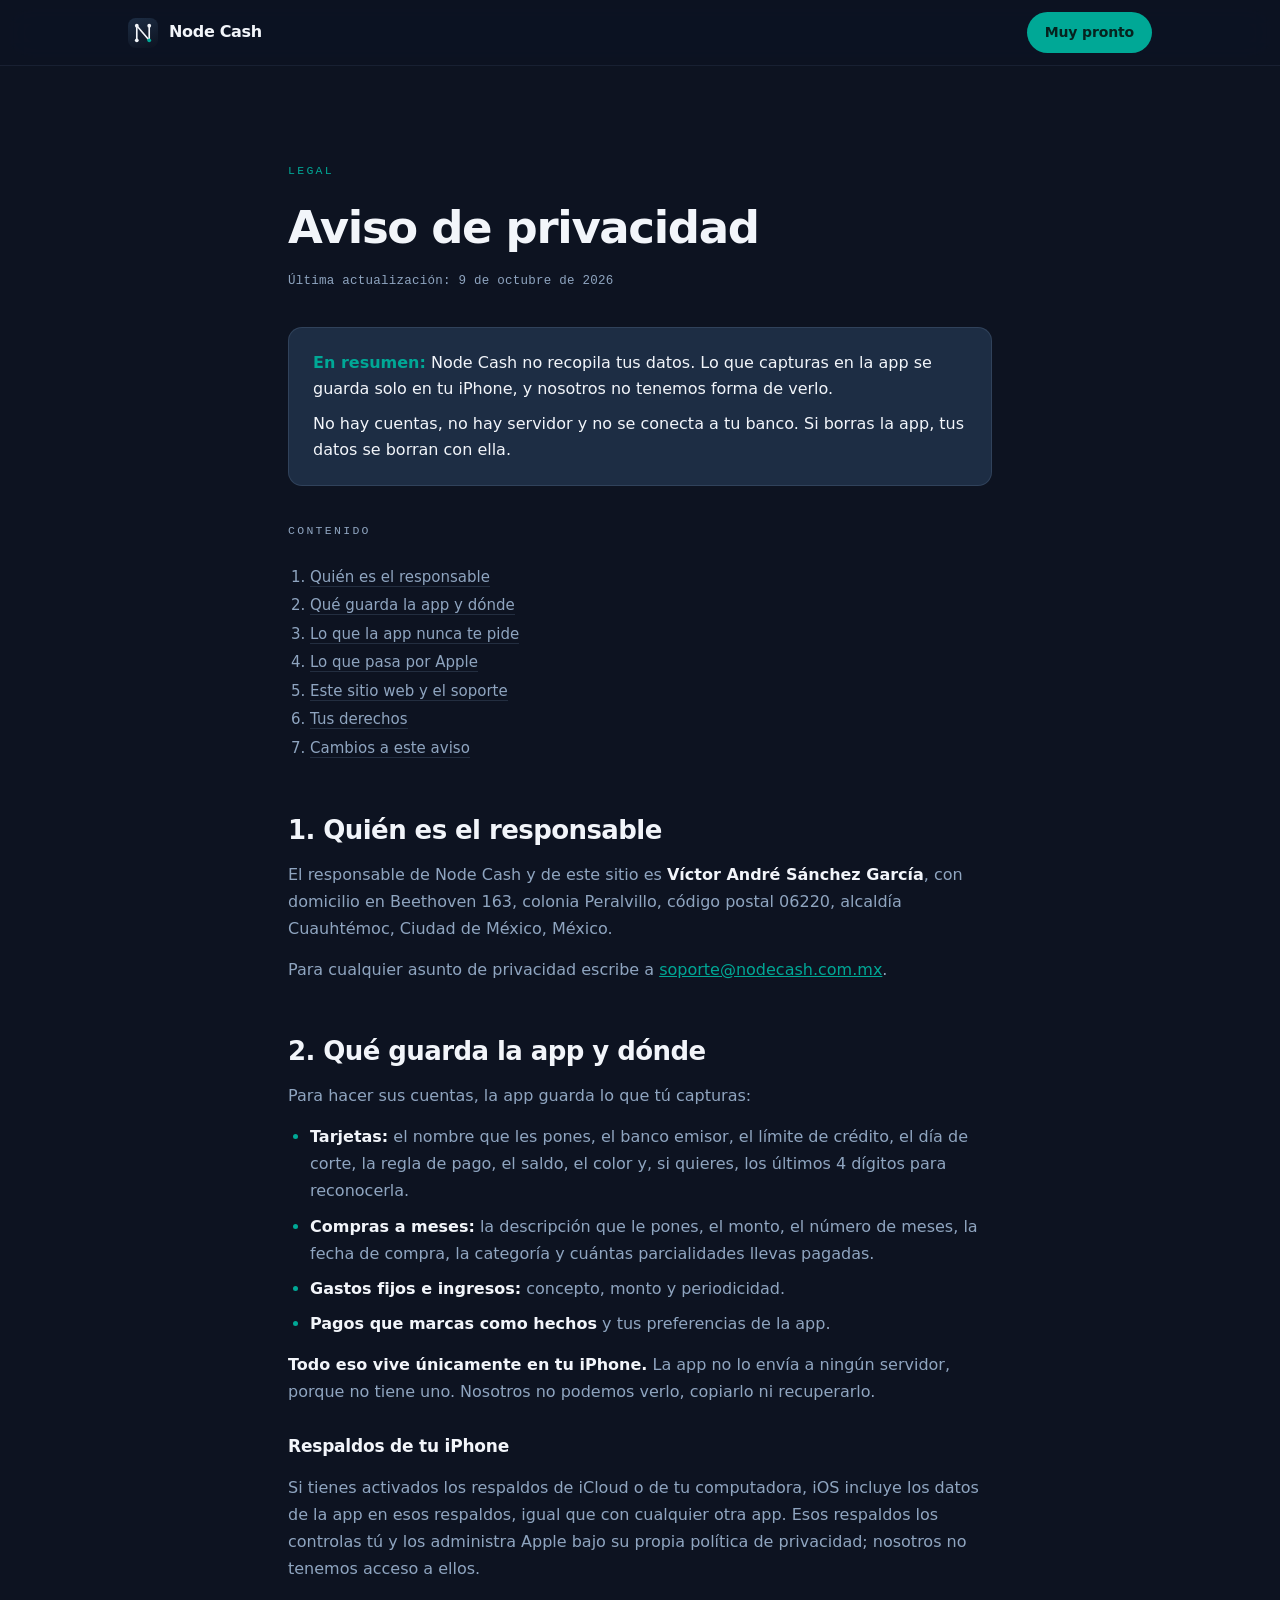
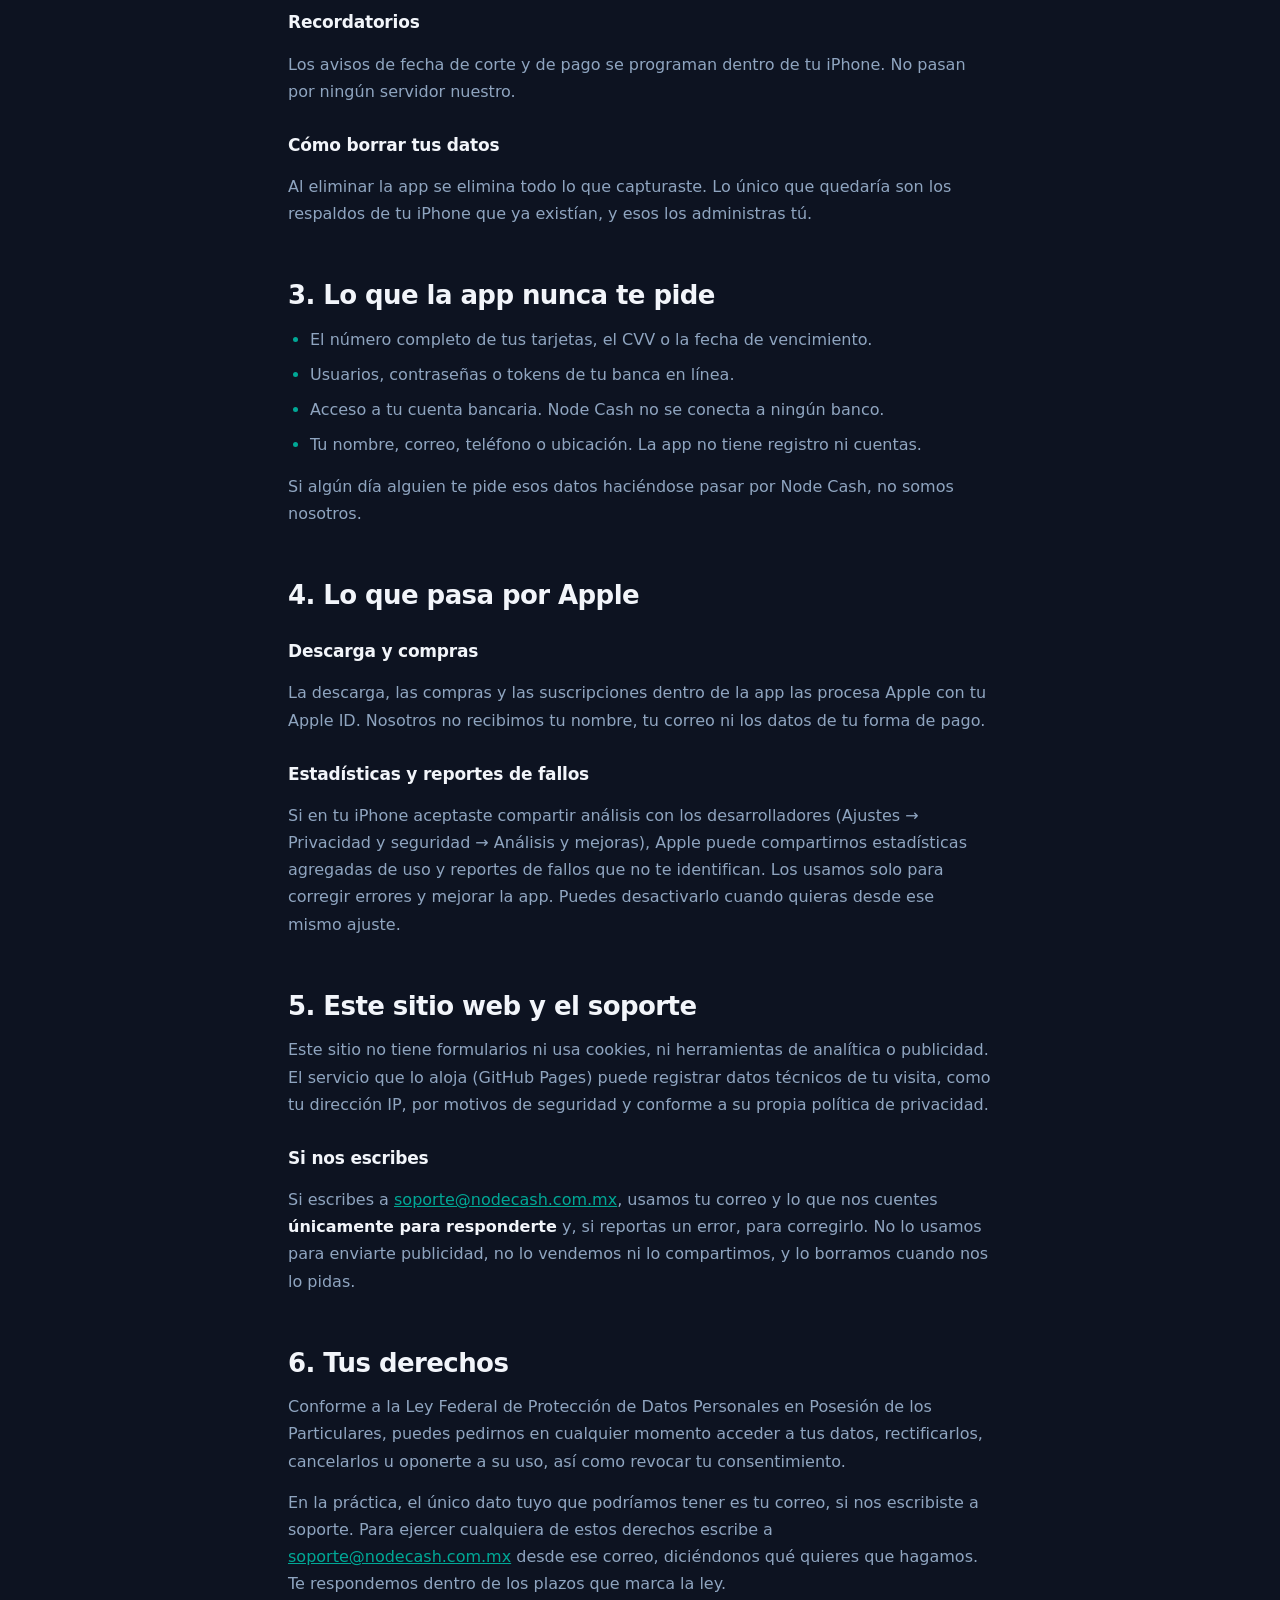
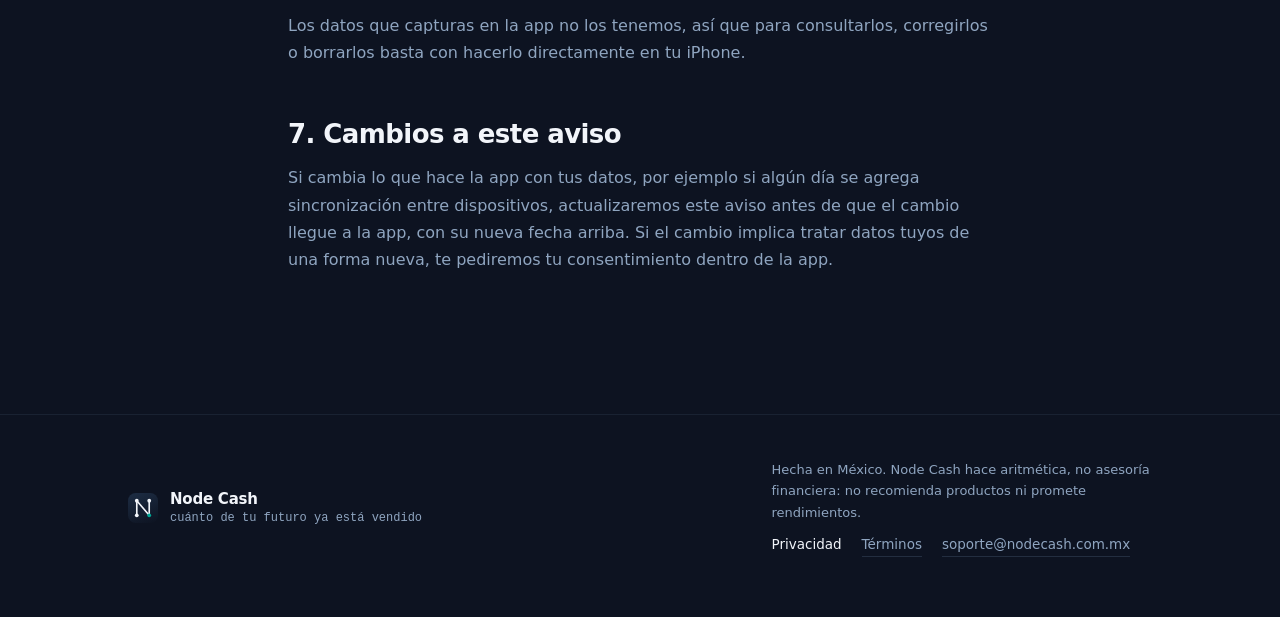
==== privacidad.html @ b52e79b0 "Aviso de privacidad y TyC" ====
<!doctype html>
<html lang="es-MX">
<head>
<meta charset="utf-8">
<meta name="viewport" content="width=device-width, initial-scale=1">
<title>Aviso de privacidad · Node Cash</title>
<meta name="description" content="Node Cash no recopila tus datos: todo lo que capturas vive solo en tu iPhone. Aquí está, completo, qué guarda la app, dónde y quién puede verlo.">
<meta name="color-scheme" content="dark">
<meta name="theme-color" content="#0D1321">

<link rel="icon" href="assets/img/marca.svg" type="image/svg+xml">
<link rel="apple-touch-icon" href="assets/img/marca.svg">
<link rel="stylesheet" href="assets/css/estilo.css">
<link rel="stylesheet" href="assets/css/legal.css">
</head>
<body>

<svg width="0" height="0" class="defs" aria-hidden="true" focusable="false">
  <symbol id="marca" viewBox="0 0 1024 1024">
    <path d="M300,264 L 300,760" fill="none" stroke="var(--linea)" stroke-width="56" stroke-linecap="round"/>
    <path d="M300,264 L 724,760" fill="none" stroke="var(--linea)" stroke-width="56" stroke-linecap="round"/>
    <path d="M724,264 L 724,760" fill="none" stroke="var(--linea)" stroke-width="56" stroke-linecap="round"/>
    <circle cx="300" cy="264" r="64" fill="var(--linea)"/>
    <circle cx="300" cy="760" r="64" fill="var(--linea)"/>
    <circle cx="724" cy="264" r="64" fill="var(--linea)"/>
    <circle cx="724" cy="760" r="64" fill="var(--nodo)"/>
  </symbol>
</svg>

<a class="saltar" href="#documento">Saltar al contenido</a>

<header class="barra">
  <div class="barra-in">
    <a class="barra-marca" href="./">
      <span class="ficha ficha--nav"><svg viewBox="0 0 1024 1024" aria-hidden="true"><use href="#marca"/></svg></span>
      <span>Node&nbsp;Cash</span>
    </a>
    <a class="boton boton--chico" href="./#pronto">Muy pronto</a>
  </div>
</header>

<main class="legal" id="documento">
  <div class="contenido">
    <p class="ceja ceja--acento">Legal</p>
    <h1 class="titulo">Aviso de privacidad</h1>
    <p class="legal-fecha">Última actualización: 9 de octubre de 2026</p>

    <div class="legal-resumen">
      <p><b>En resumen:</b> Node Cash no recopila tus datos. Lo que capturas en la app se guarda solo en tu iPhone, y nosotros no tenemos forma de verlo.</p>
      <p>No hay cuentas, no hay servidor y no se conecta a tu banco. Si borras la app, tus datos se borran con ella.</p>
    </div>

    <nav class="legal-indice" aria-label="Contenido">
      <p class="ceja">Contenido</p>
      <ol>
        <li><a href="#responsable">Quién es el responsable</a></li>
        <li><a href="#app">Qué guarda la app y dónde</a></li>
        <li><a href="#no-pedimos">Lo que la app nunca te pide</a></li>
        <li><a href="#apple">Lo que pasa por Apple</a></li>
        <li><a href="#sitio">Este sitio web y el soporte</a></li>
        <li><a href="#derechos">Tus derechos</a></li>
        <li><a href="#cambios">Cambios a este aviso</a></li>
      </ol>
    </nav>

    <section class="legal-seccion" id="responsable">
      <h2>1. Quién es el responsable</h2>
      <p>
        El responsable de Node Cash y de este sitio es <b>Víctor André Sánchez García</b>, con domicilio en
        Beethoven 163, colonia Peralvillo, código postal 06220, alcaldía Cuauhtémoc, Ciudad de México,
        México.
      </p>
      <p>
        Para cualquier asunto de privacidad escribe a
        <a href="mailto:soporte@nodecash.com.mx">soporte@nodecash.com.mx</a>.
      </p>
    </section>

    <section class="legal-seccion" id="app">
      <h2>2. Qué guarda la app y dónde</h2>
      <p>Para hacer sus cuentas, la app guarda lo que tú capturas:</p>
      <ul>
        <li><b>Tarjetas:</b> el nombre que les pones, el banco emisor, el límite de crédito, el día de corte, la regla de pago, el saldo, el color y, si quieres, los últimos 4 dígitos para reconocerla.</li>
        <li><b>Compras a meses:</b> la descripción que le pones, el monto, el número de meses, la fecha de compra, la categoría y cuántas parcialidades llevas pagadas.</li>
        <li><b>Gastos fijos e ingresos:</b> concepto, monto y periodicidad.</li>
        <li><b>Pagos que marcas como hechos</b> y tus preferencias de la app.</li>
      </ul>
      <p>
        <b>Todo eso vive únicamente en tu iPhone.</b> La app no lo envía a ningún servidor, porque no
        tiene uno. Nosotros no podemos verlo, copiarlo ni recuperarlo.
      </p>
      <h3>Respaldos de tu iPhone</h3>
      <p>
        Si tienes activados los respaldos de iCloud o de tu computadora, iOS incluye los datos de la app
        en esos respaldos, igual que con cualquier otra app. Esos respaldos los controlas tú y los
        administra Apple bajo su propia política de privacidad; nosotros no tenemos acceso a ellos.
      </p>
      <h3>Recordatorios</h3>
      <p>
        Los avisos de fecha de corte y de pago se programan dentro de tu iPhone. No pasan por ningún
        servidor nuestro.
      </p>
      <h3>Cómo borrar tus datos</h3>
      <p>
        Al eliminar la app se elimina todo lo que capturaste. Lo único que quedaría son los respaldos
        de tu iPhone que ya existían, y esos los administras tú.
      </p>
    </section>

    <section class="legal-seccion" id="no-pedimos">
      <h2>3. Lo que la app nunca te pide</h2>
      <ul>
        <li>El número completo de tus tarjetas, el CVV o la fecha de vencimiento.</li>
        <li>Usuarios, contraseñas o tokens de tu banca en línea.</li>
        <li>Acceso a tu cuenta bancaria. Node Cash no se conecta a ningún banco.</li>
        <li>Tu nombre, correo, teléfono o ubicación. La app no tiene registro ni cuentas.</li>
      </ul>
      <p>
        Si algún día alguien te pide esos datos haciéndose pasar por Node Cash, no somos nosotros.
      </p>
    </section>

    <section class="legal-seccion" id="apple">
      <h2>4. Lo que pasa por Apple</h2>
      <h3>Descarga y compras</h3>
      <p>
        La descarga, las compras y las suscripciones dentro de la app las procesa Apple con tu Apple ID.
        Nosotros no recibimos tu nombre, tu correo ni los datos de tu forma de pago.
      </p>
      <h3>Estadísticas y reportes de fallos</h3>
      <p>
        Si en tu iPhone aceptaste compartir análisis con los desarrolladores
        (Ajustes → Privacidad y seguridad → Análisis y mejoras), Apple puede compartirnos estadísticas
        agregadas de uso y reportes de fallos que no te identifican. Los usamos solo para corregir errores
        y mejorar la app. Puedes desactivarlo cuando quieras desde ese mismo ajuste.
      </p>
    </section>

    <section class="legal-seccion" id="sitio">
      <h2>5. Este sitio web y el soporte</h2>
      <p>
        Este sitio no tiene formularios ni usa cookies, ni herramientas de analítica o publicidad. El
        servicio que lo aloja (GitHub Pages) puede registrar datos técnicos de tu visita, como tu
        dirección IP, por motivos de seguridad y conforme a su propia política de privacidad.
      </p>
      <h3>Si nos escribes</h3>
      <p>
        Si escribes a <a href="mailto:soporte@nodecash.com.mx">soporte@nodecash.com.mx</a>, usamos tu
        correo y lo que nos cuentes <b>únicamente para responderte</b> y, si reportas un error, para
        corregirlo. No lo usamos para enviarte publicidad, no lo vendemos ni lo compartimos, y lo borramos
        cuando nos lo pidas.
      </p>
    </section>

    <section class="legal-seccion" id="derechos">
      <h2>6. Tus derechos</h2>
      <p>
        Conforme a la Ley Federal de Protección de Datos Personales en Posesión de los Particulares,
        puedes pedirnos en cualquier momento acceder a tus datos, rectificarlos, cancelarlos u oponerte a
        su uso, así como revocar tu consentimiento.
      </p>
      <p>
        En la práctica, el único dato tuyo que podríamos tener es tu correo, si nos escribiste a
        soporte. Para ejercer cualquiera de estos derechos escribe a
        <a href="mailto:soporte@nodecash.com.mx">soporte@nodecash.com.mx</a> desde ese correo, diciéndonos
        qué quieres que hagamos. Te respondemos dentro de los plazos que marca la ley.
      </p>
      <p>
        Los datos que capturas en la app no los tenemos, así que para consultarlos, corregirlos o
        borrarlos basta con hacerlo directamente en tu iPhone.
      </p>
    </section>

    <section class="legal-seccion" id="cambios">
      <h2>7. Cambios a este aviso</h2>
      <p>
        Si cambia lo que hace la app con tus datos, por ejemplo si algún día se agrega sincronización
        entre dispositivos, actualizaremos este aviso antes de que el cambio llegue a la app, con su nueva
        fecha arriba. Si el cambio implica tratar datos tuyos de una forma nueva, te pediremos tu
        consentimiento dentro de la app.
      </p>
    </section>
  </div>
</main>

<footer class="pie">
  <div class="contenido pie-in">
    <div class="pie-marca">
      <span class="ficha ficha--nav"><svg viewBox="0 0 1024 1024" aria-hidden="true"><use href="#marca"/></svg></span>
      <div>
        <b>Node Cash</b>
        <span>cuánto de tu futuro ya está vendido</span>
      </div>
    </div>
    <div>
      <p class="pie-nota">
        Hecha en México. Node Cash hace aritmética, no asesoría financiera: no recomienda productos
        ni promete rendimientos.
      </p>
      <nav class="pie-enlaces" aria-label="Legal">
        <a href="privacidad.html" aria-current="page">Privacidad</a>
        <a href="terminos.html">Términos</a>
        <a href="mailto:soporte@nodecash.com.mx">soporte@nodecash.com.mx</a>
      </nav>
    </div>
  </div>
</footer>

</body>
</html>
---- assets/css/estilo.css ----
/* ═══════════════════════════════════════════════════════════════
   Node Cash · sitio público
   Oscuro a propósito: la app se diseñó en oscuro y así es como se
   ve el producto. Colores tomados de la paleta de la app.
   ═══════════════════════════════════════════════════════════════ */

:root{
  --fondo:#0D1321;
  --marea:#1D2D44;
  --marea-alta:#243452;
  --tinta:#F2F5FA;
  --tinta-2:#8FA5C0;
  --teal:#00A896;
  --teal-hondo:#007F71;
  --ambar:#FFA92E;
  --linea-tenue:rgba(116,140,171,.22);

  --c-azul:#52A5EB;
  --c-morado:#BE6EF5;
  --c-coral:#E8735C;
  --c-verde:#7A9D4F;
  --c-neutro:#3E5C76;

  --display:-apple-system,BlinkMacSystemFont,"SF Pro Display",system-ui,"Segoe UI",Roboto,"Helvetica Neue",Arial,sans-serif;
  --mono:ui-monospace,"SF Mono",SFMono-Regular,Menlo,Consolas,"Liberation Mono",monospace;

  --ancho:1080px;
  --aire:clamp(84px,11vw,152px);

  color-scheme:dark;
}

*{box-sizing:border-box}

html{scroll-behavior:smooth}

body{
  margin:0;
  background:var(--fondo);
  color:var(--tinta);
  font-family:var(--display);
  font-size:17px;
  line-height:1.65;
  -webkit-font-smoothing:antialiased;
  -webkit-text-size-adjust:100%;
}

h1,h2,h3{margin:0; font-weight:700; text-wrap:balance}
p{margin:0}
ul{margin:0; padding:0; list-style:none}
svg{display:block}
.defs{position:absolute; width:0; height:0; overflow:hidden}

a{color:var(--teal)}
:focus-visible{outline:2px solid var(--teal); outline-offset:4px; border-radius:6px}

.saltar{
  position:absolute; left:-9999px; top:0; z-index:30;
  background:var(--teal); color:#06231F; padding:12px 18px;
  border-radius:0 0 10px 0; text-decoration:none; font-size:14px; font-weight:600;
}
.saltar:focus{left:0}

/* ── estructura ───────────────────────────────────────────── */

.banda{padding:var(--aire) 0; position:relative}
.contenido{max-width:var(--ancho); margin:0 auto; padding:0 28px}
.contenido--angosto{max-width:720px; text-align:center}

.ceja{
  font-family:var(--mono); font-size:11.5px; letter-spacing:.2em; text-transform:uppercase;
  color:var(--tinta-2); margin-bottom:22px;
}
.ceja--acento{color:var(--teal)}
.ceja--alerta{color:var(--ambar)}

.titular{
  font-size:clamp(31px,4.5vw,58px); line-height:1.06; letter-spacing:-.035em;
  max-width:940px;
}
.titular-eco{color:var(--tinta-2)}
.monto{font-family:var(--mono); font-variant-numeric:tabular-nums; letter-spacing:-.03em}
.titular-eco .monto{color:var(--teal)}

.titulo{font-size:clamp(27px,3.7vw,45px); line-height:1.1; letter-spacing:-.03em; max-width:20ch}
.titulo--suelto{max-width:24ch}
.subtitulo{font-size:clamp(20px,2.2vw,25px); letter-spacing:-.022em; line-height:1.25; margin-bottom:14px}

.parrafo{margin-top:22px; color:var(--tinta-2); font-size:clamp(16.5px,1.35vw,18.5px); max-width:56ch}
.parrafo--ancho{max-width:64ch}
.parrafo-chico{color:var(--tinta-2); font-size:15px; line-height:1.6}
.parrafo-chico + .parrafo-chico{margin-top:12px}

.boton{
  display:inline-block; background:var(--teal); color:#06231F;
  font-size:16px; font-weight:640; letter-spacing:-.01em;
  padding:14px 26px; border-radius:99px; text-decoration:none;
  border:0; cursor:pointer; font-family:inherit;
  transition:transform .18s ease, background .18s ease;
}
.boton:hover{background:#28C4B2; transform:translateY(-1px)}
.boton--chico{padding:9px 18px; font-size:14px}
.enlace-quieto{color:var(--tinta-2); text-decoration:none; font-size:15.5px; border-bottom:1px solid var(--linea-tenue); padding-bottom:2px}
.enlace-quieto:hover{color:var(--tinta)}

/* ── el símbolo en sus tamaños ────────────────────────────── */

.ficha{
  --linea:#F2F5FA; --nodo:#00A896;
  background:linear-gradient(160deg,#1D2D44,#0D1321);
  border-radius:22.37%; display:block; flex:none; overflow:hidden;
  width:60px; height:60px;
}
.ficha svg{width:100%; height:100%}
.ficha--nav{width:30px; height:30px; border-radius:26%}
.ficha--grande{width:120px; height:120px}
.sombra{box-shadow:0 3px 10px rgba(5,8,14,.5), 0 22px 46px -18px rgba(5,8,14,.8)}

/* ── barra ────────────────────────────────────────────────── */

.barra{
  position:sticky; top:0; z-index:20;
  background:rgba(13,19,33,.78);
  backdrop-filter:saturate(180%) blur(16px);
  -webkit-backdrop-filter:saturate(180%) blur(16px);
  border-bottom:1px solid rgba(116,140,171,.12);
}
.barra-in{
  max-width:var(--ancho); margin:0 auto; padding:12px 28px;
  display:flex; align-items:center; justify-content:space-between; gap:16px;
}
.barra-marca{
  display:flex; align-items:center; gap:11px;
  color:var(--tinta); text-decoration:none; font-weight:620; letter-spacing:-.02em; font-size:16px;
}

/* ── hero ─────────────────────────────────────────────────── */

.banda--hero{
  padding-top:clamp(56px,8vw,104px);
  overflow:hidden;
}
.banda--hero::before{
  content:""; position:absolute; inset:-40% 0 auto -10%;
  height:900px; pointer-events:none;
  background:radial-gradient(58% 50% at 22% 42%, rgba(0,168,150,.16), transparent 68%);
}
.banda--hero > .contenido{position:relative}

.entrada{margin-top:34px; color:var(--tinta-2); font-size:clamp(16.5px,1.4vw,19px); max-width:58ch}

.acciones{display:flex; align-items:center; gap:26px; margin-top:38px; flex-wrap:wrap}

/* la tira de doce meses — el momento de la página */
.tira{margin-top:clamp(40px,5vw,60px)}
.tira-meses{display:flex; gap:clamp(6px,1.1vw,14px); align-items:flex-end}
.mes{flex:1 1 0; display:flex; flex-direction:column; align-items:stretch; gap:10px; position:relative}
.mes-barra{
  display:block; height:clamp(96px,13vw,146px); border-radius:8px;
  background:linear-gradient(180deg, rgba(36,52,82,.5), rgba(29,45,68,.9));
  border:1px solid rgba(116,140,171,.16);
  position:relative; overflow:hidden;
}
.mes-lleno{
  position:absolute; left:0; right:0; bottom:0; height:34%;
  background:linear-gradient(180deg,var(--teal),var(--teal-hondo));
  transform:scaleY(0); transform-origin:bottom;
  animation:llenar .52s cubic-bezier(.2,.75,.25,1) forwards;
  animation-delay:calc(var(--i) * .065s + .25s);
}
.mes-nombre{
  font-family:var(--mono); font-size:11px; letter-spacing:.1em; text-transform:uppercase;
  color:var(--tinta-2); text-align:center;
}
/* El monto va sobre el relleno, no dentro: el relleno se anima con
   scaleY y estiraría el texto. */
.mes-monto{
  position:absolute; left:0; right:0; bottom:9px;
  font-family:var(--mono); font-size:11px; letter-spacing:-.02em;
  color:#06231F; text-align:center; white-space:nowrap;
  opacity:0; animation:aparecer .4s ease forwards; animation-delay:1.05s;
}
.tira-pie{margin-top:18px; font-family:var(--mono); font-size:12.5px; color:var(--tinta-2); letter-spacing:.02em}

@keyframes llenar{from{transform:scaleY(0)} to{transform:scaleY(1)}}
@keyframes aparecer{from{opacity:0; transform:translateY(4px)} to{opacity:1; transform:none}}

/* ── la curva ─────────────────────────────────────────────── */

.grafica{
  margin:clamp(36px,4.5vw,54px) 0 0;
  background:linear-gradient(170deg,rgba(29,45,68,.72),rgba(13,19,33,.4));
  border:1px solid rgba(116,140,171,.16); border-radius:18px;
  padding:clamp(16px,2.4vw,30px);
}
.grafica svg{width:100%; height:auto}

.g-ingreso{stroke:var(--tinta-2); stroke-width:2; stroke-dasharray:7 9; opacity:.85}
.g-piso{stroke:rgba(116,140,171,.3); stroke-width:1}
.g-nota, .g-meses text, .g-aviso text{font-family:var(--mono); font-size:13px}
.g-nota{fill:var(--tinta-2); letter-spacing:.02em}
.g-meses text{fill:var(--tinta-2); text-anchor:middle; letter-spacing:.12em; text-transform:uppercase}
.g-fijos{fill:var(--c-neutro)}
.g-c1{fill:var(--c-azul)}
.g-c2{fill:var(--c-morado)}
.g-c3{fill:var(--c-coral)}
.g-muro{fill:var(--ambar)}
.g-aviso rect{fill:rgba(255,169,46,.14)}
.g-aviso text{fill:var(--ambar); letter-spacing:.01em}

.g-barras g{
  transform-box:view-box; transform-origin:0 300px; transform:scaleY(0);
  transition:transform .8s cubic-bezier(.2,.75,.25,1);
  transition-delay:calc(var(--i) * .09s);
}
.revelado .g-barras g{transform:scaleY(1)}

.leyenda{
  display:flex; flex-wrap:wrap; gap:10px 26px; margin-top:22px;
  font-family:var(--mono); font-size:12.5px; color:var(--tinta-2);
}
.leyenda li{display:flex; align-items:center; gap:9px}
.punto{width:11px; height:11px; border-radius:3px; display:block}
.punto--fijos{background:var(--c-neutro)}
.punto--c1{background:var(--c-azul)}
.punto--c2{background:var(--c-morado)}
.punto--c3{background:var(--c-coral)}
.punto--muro{background:var(--ambar)}

/* ── el muro ──────────────────────────────────────────────── */

.banda--muro{
  background:linear-gradient(180deg,rgba(255,169,46,.05),transparent 55%);
  border-top:1px solid rgba(116,140,171,.12);
  border-bottom:1px solid rgba(116,140,171,.12);
}
.cifra-muro{
  display:inline-block; color:var(--ambar); font-family:var(--mono);
  font-size:clamp(38px,6.2vw,76px); letter-spacing:-.04em; line-height:1.05; margin-top:6px;
}
.cifra-pie{
  margin-top:6px; font-family:var(--mono); font-size:12.5px;
  letter-spacing:.06em; color:var(--tinta-2);
}
.frase-comunidad{
  margin-top:38px; font-size:clamp(22px,3vw,34px); letter-spacing:-.028em;
  color:var(--tinta); font-weight:640;
}

/* ── el nombre ────────────────────────────────────────────── */

.banda--marca{background:linear-gradient(180deg,transparent,rgba(0,168,150,.045) 50%,transparent)}

.convergencia{
  margin:clamp(30px,4vw,48px) 0 0; padding:clamp(10px,2vw,20px) 0;
}
.convergencia svg{width:100%; height:auto; max-width:820px}
.c-aristas path{fill:none; stroke:rgba(116,140,171,.4); stroke-width:3}
.c-textos text{font-family:var(--mono); font-size:13px; fill:var(--tinta-2)}
.c-final text{font-family:var(--display); font-size:16px; font-weight:620; fill:var(--tinta)}
.c-final .c-final-tenue{font-family:var(--mono); font-size:13px; font-weight:400; fill:var(--tinta-2)}
.c-nodo--azul{fill:var(--c-azul)}
.c-nodo--morado{fill:var(--c-morado)}
.c-nodo--coral{fill:var(--c-coral)}
.c-nodo--verde{fill:var(--c-verde)}
.c-nodo--gris{fill:var(--c-neutro)}
.c-destino{fill:var(--teal)}

.par{
  display:flex; gap:clamp(24px,3.6vw,44px); align-items:flex-start;
  margin-top:clamp(40px,5vw,60px);
}
.par-txt{flex:1 1 auto}
.par-txt .parrafo{margin-top:0}

/* ── el color ─────────────────────────────────────────────── */

.banda--color{background:linear-gradient(180deg,rgba(29,45,68,.42),transparent)}

.paleta{
  display:grid; gap:14px; grid-template-columns:repeat(auto-fit,minmax(180px,1fr));
  margin-top:clamp(34px,4vw,48px);
}
.tono{margin:0; border-radius:14px; overflow:hidden; border:1px solid rgba(116,140,171,.18)}
.tono::before{content:""; display:block; height:132px}
.tono figcaption{
  padding:14px 16px; background:rgba(13,19,33,.55);
  display:flex; flex-direction:column; gap:3px; font-size:14px;
}
.tono figcaption span{font-family:var(--mono); font-size:12px; color:var(--tinta-2)}
.tono--fondo::before{background:#0D1321}
.tono--marea::before{background:#1D2D44}
.tono--teal::before{background:#00A896}
.tono--tinta::before{background:#F2F5FA}
.tono--ambar::before{background:#FFA92E}

.tarjetas-tira{display:flex; gap:8px; margin-top:20px; flex-wrap:wrap}
.tarjetas-tira span{width:52px; height:22px; border-radius:6px; display:block}
.banda--color .parrafo-chico{margin-top:34px}

/* ── voz ──────────────────────────────────────────────────── */

.voz-par{display:grid; gap:18px; grid-template-columns:repeat(auto-fit,minmax(280px,1fr)); margin-top:clamp(34px,4vw,46px)}
.dice{
  margin:0; padding:26px 28px; border-radius:16px;
  background:rgba(29,45,68,.5); border:1px solid rgba(116,140,171,.16);
}
.dice--si{border-left:3px solid var(--teal)}
.dice--no{border-left:3px solid #FF5A5F}
.dice-frase{font-size:clamp(18px,2vw,22px); font-weight:640; letter-spacing:-.022em; line-height:1.3}
.dice--si .dice-frase{color:var(--tinta)}
.dice--no .dice-frase{color:#FF8A8E}
.dice-nota{margin-top:12px; color:var(--tinta-2); font-size:14.5px}

/* ── muy pronto ────────────────────────────────────────────── */

.banda--pronto{
  background:
    radial-gradient(70% 60% at 50% 0%, rgba(0,168,150,.16), transparent 70%),
    linear-gradient(180deg,rgba(29,45,68,.55),transparent);
  border-top:1px solid rgba(116,140,171,.12);
}
.banda--pronto .ficha{margin:0 auto 26px}
.banda--pronto .titulo{max-width:none}
.banda--pronto .parrafo{margin-left:auto; margin-right:auto}

.promesas{
  display:grid; gap:14px; margin-top:46px; padding-top:30px;
  border-top:1px solid var(--linea-tenue); text-align:left;
}
.promesas li{color:var(--tinta-2); font-size:14.5px; line-height:1.55}
.promesas b{color:var(--tinta); font-weight:620}

/* ── pie ──────────────────────────────────────────────────── */

.pie{padding:44px 0 60px; border-top:1px solid rgba(116,140,171,.12)}
.pie-in{display:flex; justify-content:space-between; align-items:center; gap:24px; flex-wrap:wrap}
.pie-marca{display:flex; align-items:center; gap:12px}
.pie-marca div{display:flex; flex-direction:column; line-height:1.35}
.pie-marca b{font-size:15px; letter-spacing:-.015em}
.pie-marca span{font-family:var(--mono); font-size:12px; color:var(--tinta-2)}
.pie-nota{color:var(--tinta-2); font-size:13px; max-width:46ch}
.pie-enlaces{display:flex; gap:20px; flex-wrap:wrap; margin-top:10px; font-size:13.5px}
.pie-enlaces a{color:var(--tinta-2); text-decoration:none; border-bottom:1px solid var(--linea-tenue)}
.pie-enlaces a:hover{color:var(--tinta)}
.pie-enlaces a[aria-current="page"]{color:var(--tinta); border-bottom-color:transparent}

/* ── revelados ────────────────────────────────────────────── */

[data-revelar]{opacity:0; transform:translateY(14px); transition:opacity .6s ease, transform .6s cubic-bezier(.2,.75,.25,1)}
[data-revelar].revelado{opacity:1; transform:none}

/* ── adaptaciones ─────────────────────────────────────────── */

@media (max-width:760px){
  body{font-size:16px}
  .mes-nombre{font-size:9.5px; letter-spacing:.04em}
  .tira-meses{gap:5px}
  .par{flex-direction:column}
  .acciones{gap:18px}
  .pie-in{flex-direction:column; align-items:flex-start}
}

/* En columnas angostas el monto ya no cabe dentro de la barra, y
   medio "$1,0…" es peor que nada: el pie de la tira ya lo explica. */
@media (max-width:620px){
  .mes-monto{display:none}
}

@media (max-width:420px){
  .barra-marca > span:not(.ficha){display:none}
}

@media (prefers-reduced-motion:reduce){
  html{scroll-behavior:auto}
  .mes-lleno{animation:none; transform:scaleY(1)}
  .mes-monto{animation:none; opacity:1}
  .g-barras g{transition:none; transform:scaleY(1)}
  [data-revelar]{opacity:1; transform:none; transition:none}
  .boton{transition:none}
}
---- assets/css/legal.css ----
/* ═══════════════════════════════════════════════════════════════
   Node Cash · documentos legales
   Se carga después de estilo.css y solo agrega lo que un texto
   largo necesita: columna de lectura, índice y jerarquía de títulos.
   ═══════════════════════════════════════════════════════════════ */

.legal{padding:clamp(56px,8vw,96px) 0 var(--aire)}
.legal .contenido{max-width:760px}

.legal-fecha{
  margin-top:18px; font-family:var(--mono); font-size:12.5px;
  color:var(--tinta-2); letter-spacing:.02em;
}

.legal-resumen{
  margin-top:36px; padding:22px 24px; border-radius:14px;
  background:var(--marea); border:1px solid var(--linea-tenue);
}
.legal-resumen p{color:var(--tinta); font-size:16px; line-height:1.6}
.legal-resumen p + p{margin-top:10px}
.legal-resumen b{color:var(--teal); font-weight:640}

.legal-indice{margin-top:36px}
.legal-indice ol{margin:12px 0 0; padding-left:22px; color:var(--tinta-2); font-size:15px; line-height:1.9}
.legal-indice a{color:var(--tinta-2); text-decoration:none; border-bottom:1px solid var(--linea-tenue)}
.legal-indice a:hover{color:var(--tinta)}

.legal-seccion{margin-top:52px; scroll-margin-top:84px}
.legal-seccion h2{font-size:clamp(21px,2.4vw,26px); letter-spacing:-.022em; line-height:1.25}
.legal-seccion h3{font-size:17px; letter-spacing:-.012em; margin-top:26px}
.legal-seccion p,
.legal-seccion li{color:var(--tinta-2); font-size:16px; line-height:1.7}
.legal-seccion p{margin-top:14px}
.legal-seccion b{color:var(--tinta); font-weight:620}
.legal-seccion ul,
.legal-seccion ol{margin-top:14px; padding-left:22px}
.legal-seccion ul{list-style:disc}
.legal-seccion li + li{margin-top:8px}
.legal-seccion li::marker{color:var(--teal)}
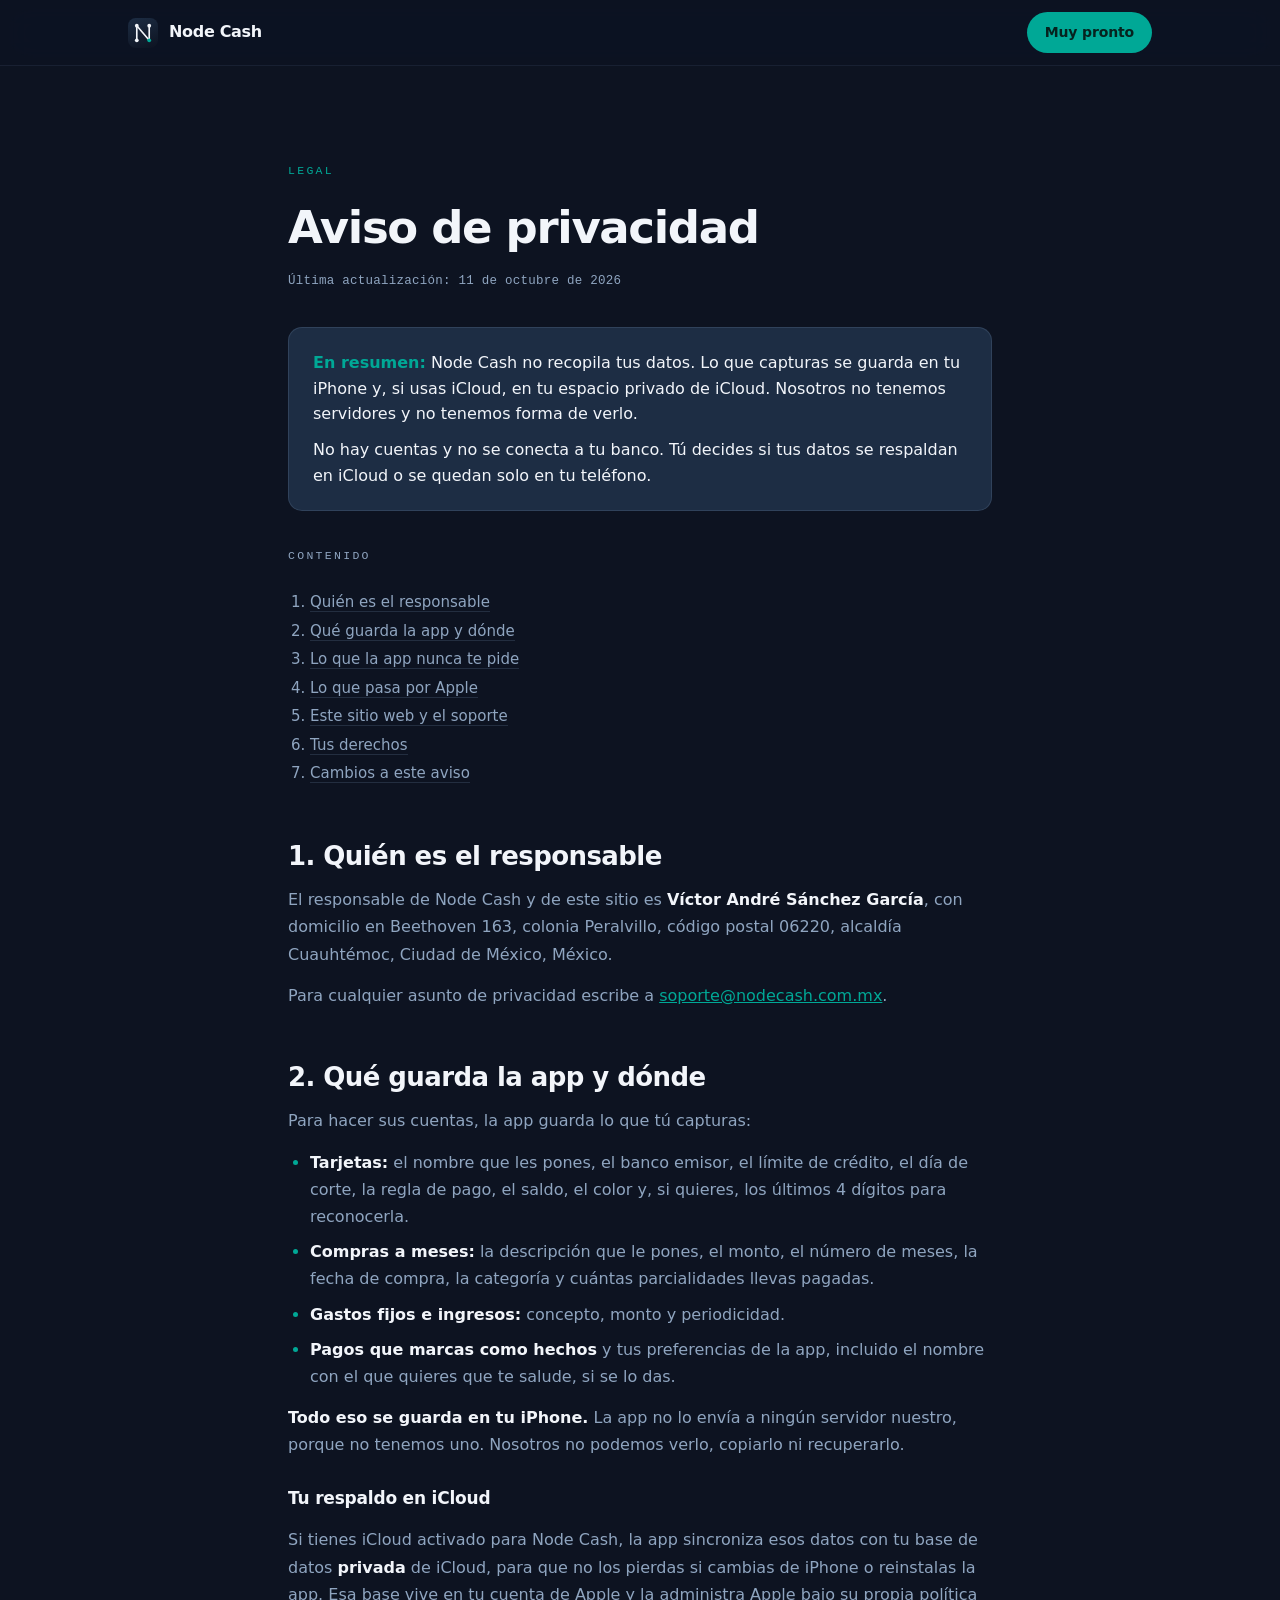
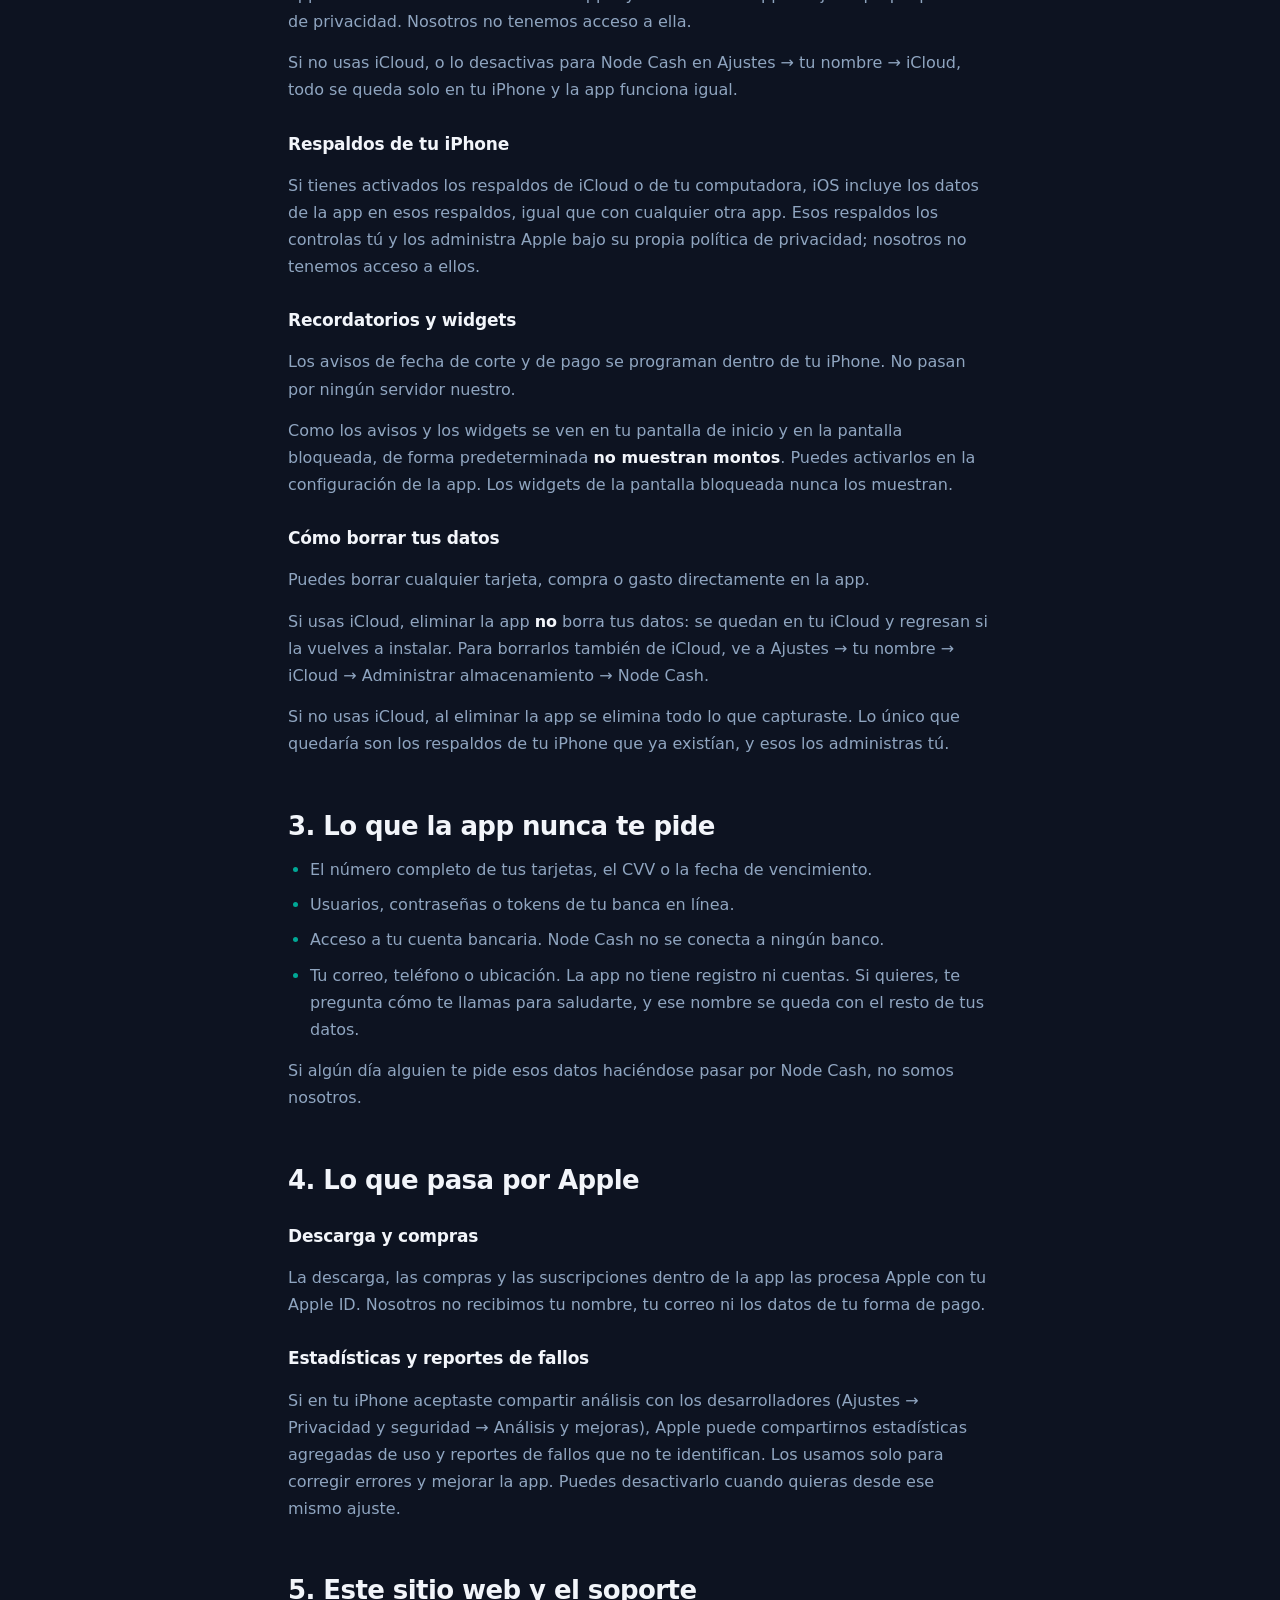
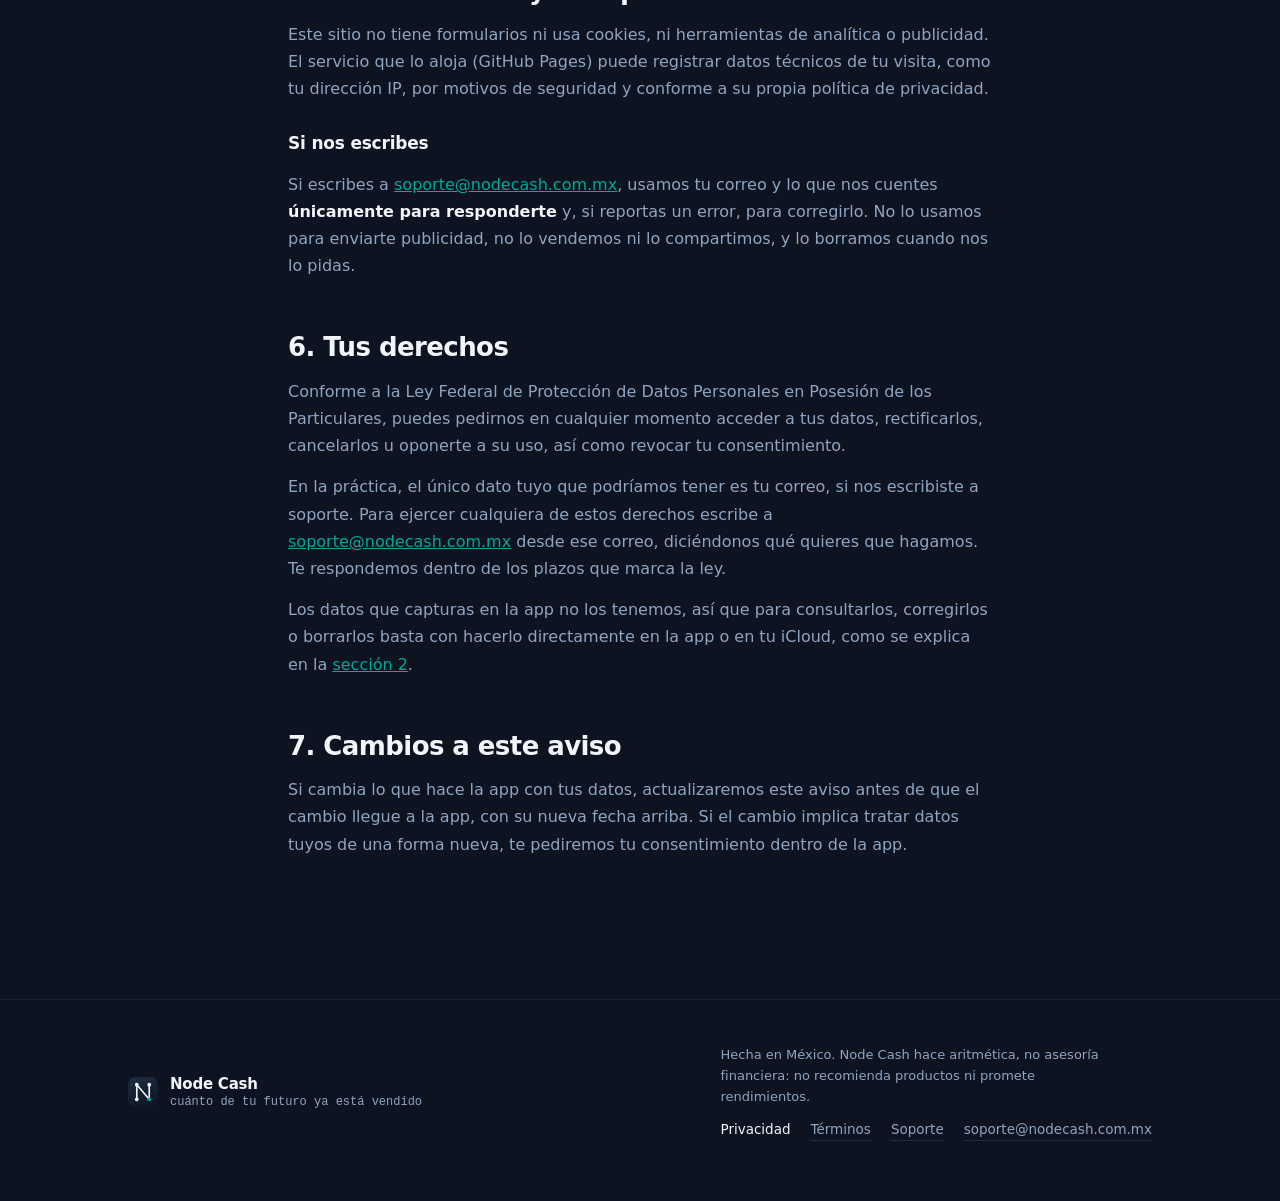
==== commit 42504875: "Pagina de soporte" ====
--- a/privacidad.html
+++ b/privacidad.html
@@ -4,7 +4,7 @@
 <meta charset="utf-8">
 <meta name="viewport" content="width=device-width, initial-scale=1">
 <title>Aviso de privacidad · Node Cash</title>
-<meta name="description" content="Node Cash no recopila tus datos: todo lo que capturas vive solo en tu iPhone. Aquí está, completo, qué guarda la app, dónde y quién puede verlo.">
+<meta name="description" content="Node Cash no recopila tus datos: lo que capturas vive en tu iPhone y, si usas iCloud, en tu espacio privado de iCloud. Aquí está, completo, qué guarda la app, dónde y quién puede verlo.">
 <meta name="color-scheme" content="dark">
 <meta name="theme-color" content="#0D1321">
 
@@ -43,11 +43,11 @@
   <div class="contenido">
     <p class="ceja ceja--acento">Legal</p>
     <h1 class="titulo">Aviso de privacidad</h1>
-    <p class="legal-fecha">Última actualización: 9 de octubre de 2026</p>
+    <p class="legal-fecha">Última actualización: 11 de octubre de 2026</p>
 
     <div class="legal-resumen">
-      <p><b>En resumen:</b> Node Cash no recopila tus datos. Lo que capturas en la app se guarda solo en tu iPhone, y nosotros no tenemos forma de verlo.</p>
-      <p>No hay cuentas, no hay servidor y no se conecta a tu banco. Si borras la app, tus datos se borran con ella.</p>
+      <p><b>En resumen:</b> Node Cash no recopila tus datos. Lo que capturas se guarda en tu iPhone y, si usas iCloud, en tu espacio privado de iCloud. Nosotros no tenemos servidores y no tenemos forma de verlo.</p>
+      <p>No hay cuentas y no se conecta a tu banco. Tú decides si tus datos se respaldan en iCloud o se quedan solo en tu teléfono.</p>
     </div>
 
     <nav class="legal-indice" aria-label="Contenido">
@@ -83,11 +83,22 @@
         <li><b>Tarjetas:</b> el nombre que les pones, el banco emisor, el límite de crédito, el día de corte, la regla de pago, el saldo, el color y, si quieres, los últimos 4 dígitos para reconocerla.</li>
         <li><b>Compras a meses:</b> la descripción que le pones, el monto, el número de meses, la fecha de compra, la categoría y cuántas parcialidades llevas pagadas.</li>
         <li><b>Gastos fijos e ingresos:</b> concepto, monto y periodicidad.</li>
-        <li><b>Pagos que marcas como hechos</b> y tus preferencias de la app.</li>
+        <li><b>Pagos que marcas como hechos</b> y tus preferencias de la app, incluido el nombre con el que quieres que te salude, si se lo das.</li>
       </ul>
       <p>
-        <b>Todo eso vive únicamente en tu iPhone.</b> La app no lo envía a ningún servidor, porque no
-        tiene uno. Nosotros no podemos verlo, copiarlo ni recuperarlo.
+        <b>Todo eso se guarda en tu iPhone.</b> La app no lo envía a ningún servidor nuestro, porque no
+        tenemos uno. Nosotros no podemos verlo, copiarlo ni recuperarlo.
+      </p>
+      <h3>Tu respaldo en iCloud</h3>
+      <p>
+        Si tienes iCloud activado para Node Cash, la app sincroniza esos datos con tu base de datos
+        <b>privada</b> de iCloud, para que no los pierdas si cambias de iPhone o reinstalas la app. Esa base
+        vive en tu cuenta de Apple y la administra Apple bajo su propia política de privacidad. Nosotros no
+        tenemos acceso a ella.
+      </p>
+      <p>
+        Si no usas iCloud, o lo desactivas para Node Cash en Ajustes → tu nombre → iCloud, todo se queda
+        solo en tu iPhone y la app funciona igual.
       </p>
       <h3>Respaldos de tu iPhone</h3>
       <p>
@@ -95,15 +106,28 @@
         en esos respaldos, igual que con cualquier otra app. Esos respaldos los controlas tú y los
         administra Apple bajo su propia política de privacidad; nosotros no tenemos acceso a ellos.
       </p>
-      <h3>Recordatorios</h3>
+      <h3>Recordatorios y widgets</h3>
       <p>
         Los avisos de fecha de corte y de pago se programan dentro de tu iPhone. No pasan por ningún
         servidor nuestro.
       </p>
+      <p>
+        Como los avisos y los widgets se ven en tu pantalla de inicio y en la pantalla bloqueada, de forma
+        predeterminada <b>no muestran montos</b>. Puedes activarlos en la configuración de la app. Los
+        widgets de la pantalla bloqueada nunca los muestran.
+      </p>
       <h3>Cómo borrar tus datos</h3>
       <p>
-        Al eliminar la app se elimina todo lo que capturaste. Lo único que quedaría son los respaldos
-        de tu iPhone que ya existían, y esos los administras tú.
+        Puedes borrar cualquier tarjeta, compra o gasto directamente en la app.
+      </p>
+      <p>
+        Si usas iCloud, eliminar la app <b>no</b> borra tus datos: se quedan en tu iCloud y regresan si la
+        vuelves a instalar. Para borrarlos también de iCloud, ve a Ajustes → tu nombre → iCloud →
+        Administrar almacenamiento → Node Cash.
+      </p>
+      <p>
+        Si no usas iCloud, al eliminar la app se elimina todo lo que capturaste. Lo único que quedaría son
+        los respaldos de tu iPhone que ya existían, y esos los administras tú.
       </p>
     </section>
 
@@ -113,7 +137,7 @@
         <li>El número completo de tus tarjetas, el CVV o la fecha de vencimiento.</li>
         <li>Usuarios, contraseñas o tokens de tu banca en línea.</li>
         <li>Acceso a tu cuenta bancaria. Node Cash no se conecta a ningún banco.</li>
-        <li>Tu nombre, correo, teléfono o ubicación. La app no tiene registro ni cuentas.</li>
+        <li>Tu correo, teléfono o ubicación. La app no tiene registro ni cuentas. Si quieres, te pregunta cómo te llamas para saludarte, y ese nombre se queda con el resto de tus datos.</li>
       </ul>
       <p>
         Si algún día alguien te pide esos datos haciéndose pasar por Node Cash, no somos nosotros.
@@ -167,17 +191,17 @@
       </p>
       <p>
         Los datos que capturas en la app no los tenemos, así que para consultarlos, corregirlos o
-        borrarlos basta con hacerlo directamente en tu iPhone.
+        borrarlos basta con hacerlo directamente en la app o en tu iCloud, como se explica en la
+        <a href="#app">sección 2</a>.
       </p>
     </section>
 
     <section class="legal-seccion" id="cambios">
       <h2>7. Cambios a este aviso</h2>
       <p>
-        Si cambia lo que hace la app con tus datos, por ejemplo si algún día se agrega sincronización
-        entre dispositivos, actualizaremos este aviso antes de que el cambio llegue a la app, con su nueva
-        fecha arriba. Si el cambio implica tratar datos tuyos de una forma nueva, te pediremos tu
-        consentimiento dentro de la app.
+        Si cambia lo que hace la app con tus datos, actualizaremos este aviso antes de que el cambio llegue
+        a la app, con su nueva fecha arriba. Si el cambio implica tratar datos tuyos de una forma nueva, te
+        pediremos tu consentimiento dentro de la app.
       </p>
     </section>
   </div>
@@ -200,6 +224,7 @@
       <nav class="pie-enlaces" aria-label="Legal">
         <a href="privacidad.html" aria-current="page">Privacidad</a>
         <a href="terminos.html">Términos</a>
+        <a href="soporte.html">Soporte</a>
         <a href="mailto:soporte@nodecash.com.mx">soporte@nodecash.com.mx</a>
       </nav>
     </div>
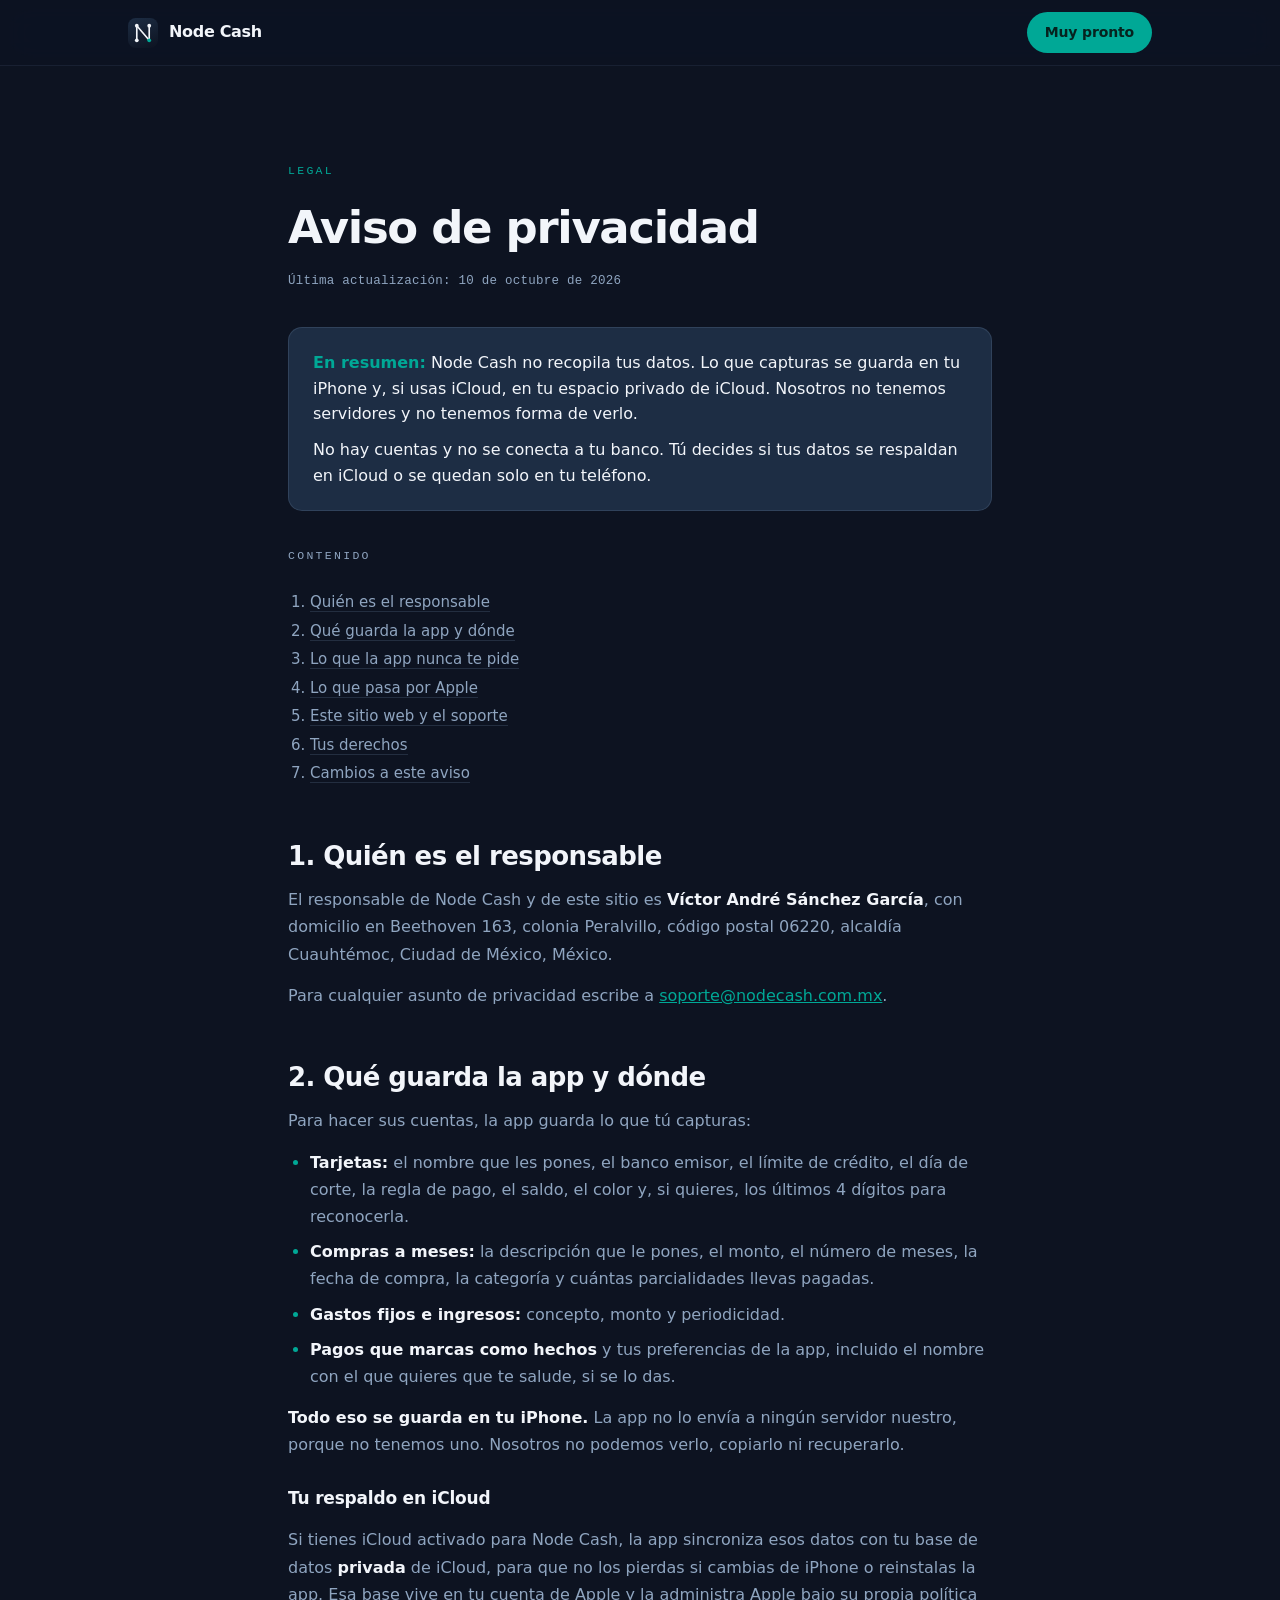
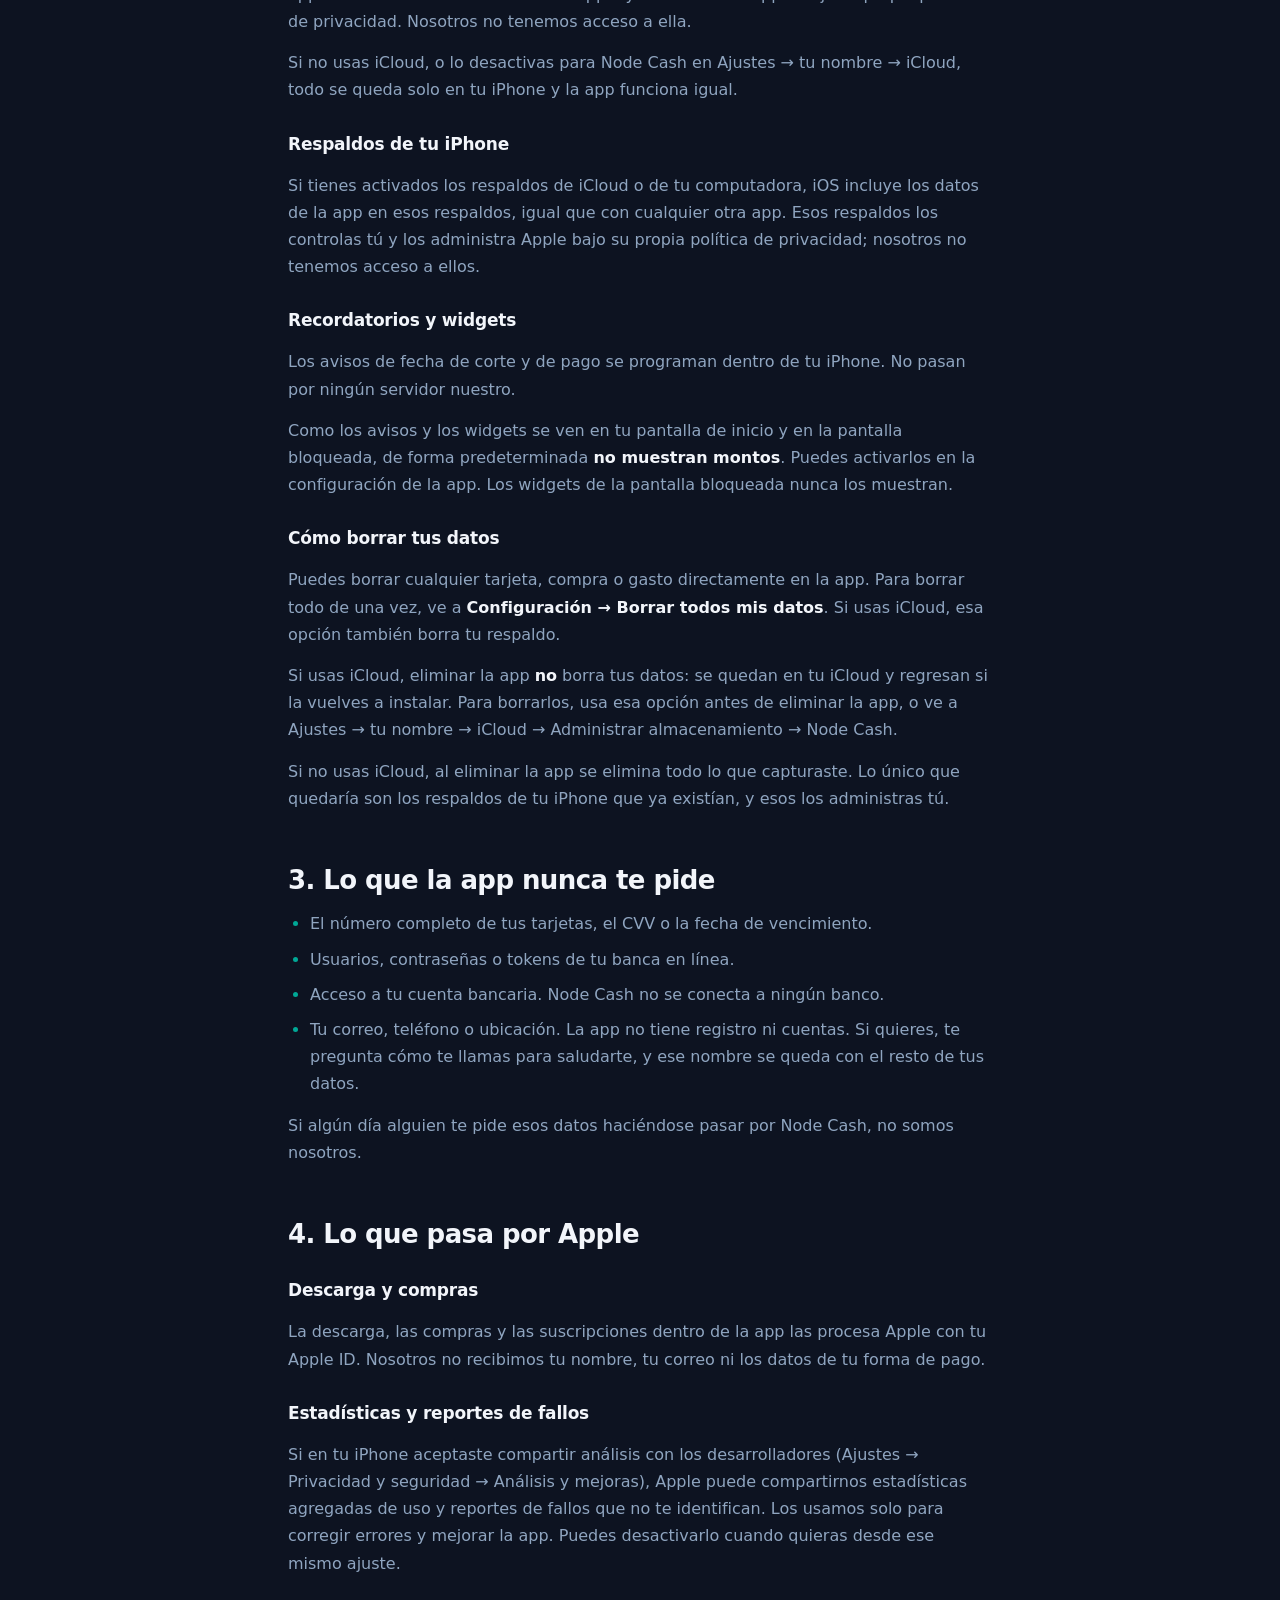
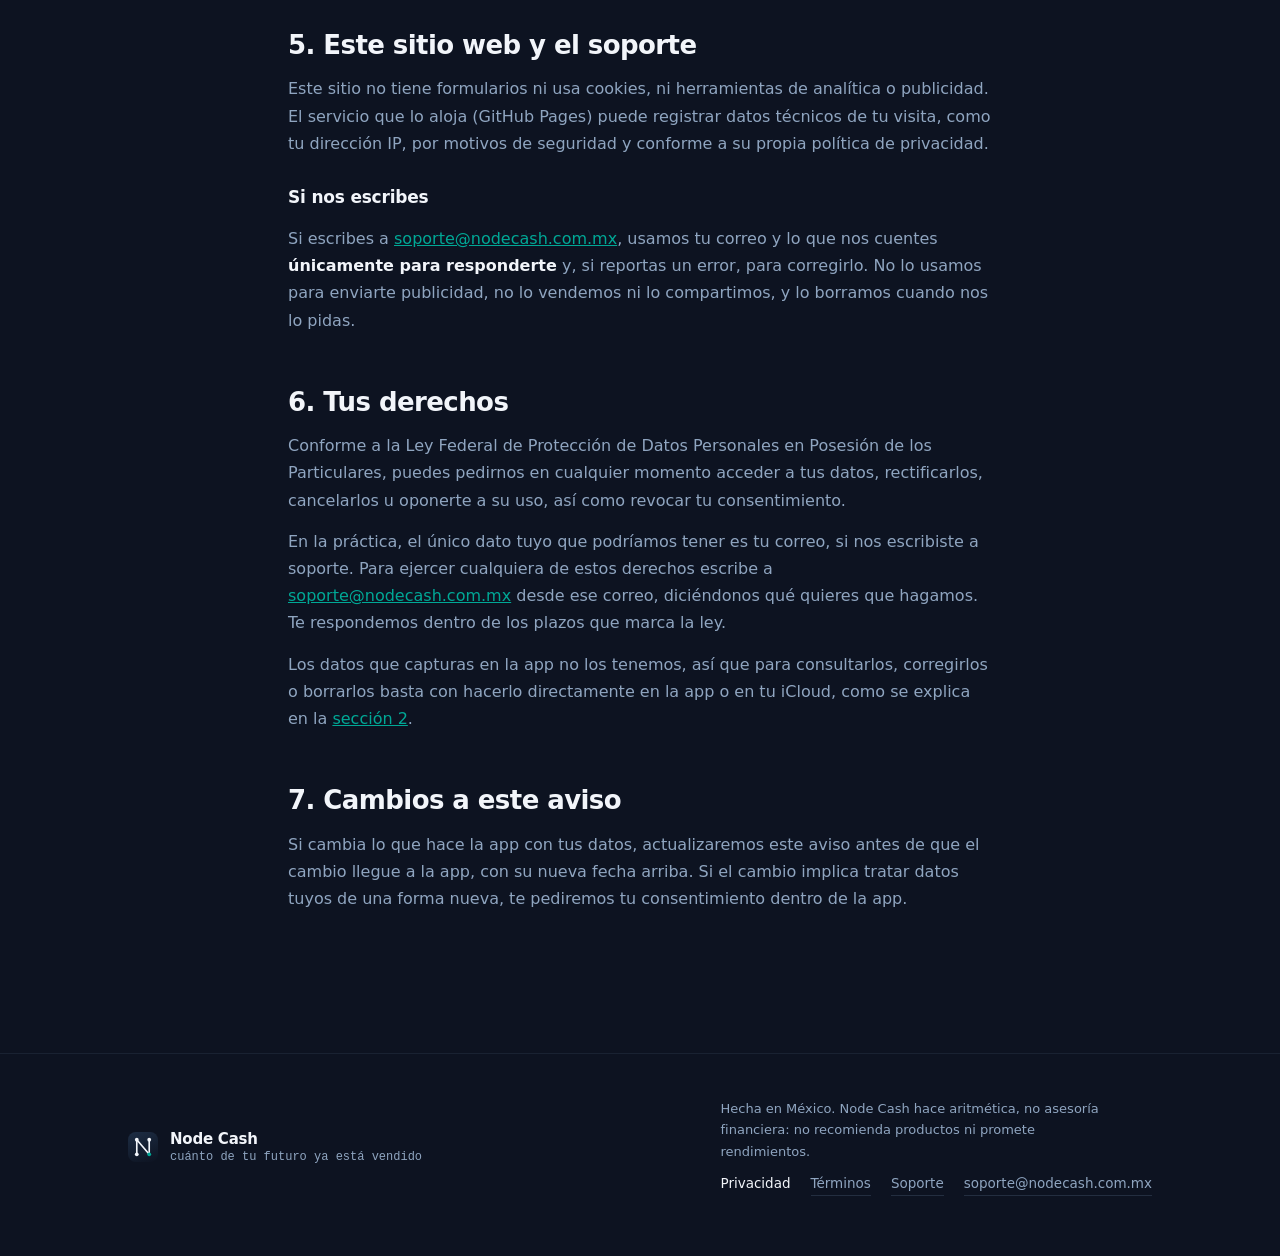
==== commit 580cf842: "Small updates" ====
--- a/privacidad.html
+++ b/privacidad.html
@@ -43,7 +43,7 @@
   <div class="contenido">
     <p class="ceja ceja--acento">Legal</p>
     <h1 class="titulo">Aviso de privacidad</h1>
-    <p class="legal-fecha">Última actualización: 11 de octubre de 2026</p>
+    <p class="legal-fecha">Última actualización: 10 de octubre de 2026</p>
 
     <div class="legal-resumen">
       <p><b>En resumen:</b> Node Cash no recopila tus datos. Lo que capturas se guarda en tu iPhone y, si usas iCloud, en tu espacio privado de iCloud. Nosotros no tenemos servidores y no tenemos forma de verlo.</p>
@@ -118,12 +118,14 @@
       </p>
       <h3>Cómo borrar tus datos</h3>
       <p>
-        Puedes borrar cualquier tarjeta, compra o gasto directamente en la app.
+        Puedes borrar cualquier tarjeta, compra o gasto directamente en la app. Para borrar todo de una
+        vez, ve a <b>Configuración → Borrar todos mis datos</b>. Si usas iCloud, esa opción también borra tu
+        respaldo.
       </p>
       <p>
         Si usas iCloud, eliminar la app <b>no</b> borra tus datos: se quedan en tu iCloud y regresan si la
-        vuelves a instalar. Para borrarlos también de iCloud, ve a Ajustes → tu nombre → iCloud →
-        Administrar almacenamiento → Node Cash.
+        vuelves a instalar. Para borrarlos, usa esa opción antes de eliminar la app, o ve a Ajustes → tu
+        nombre → iCloud → Administrar almacenamiento → Node Cash.
       </p>
       <p>
         Si no usas iCloud, al eliminar la app se elimina todo lo que capturaste. Lo único que quedaría son
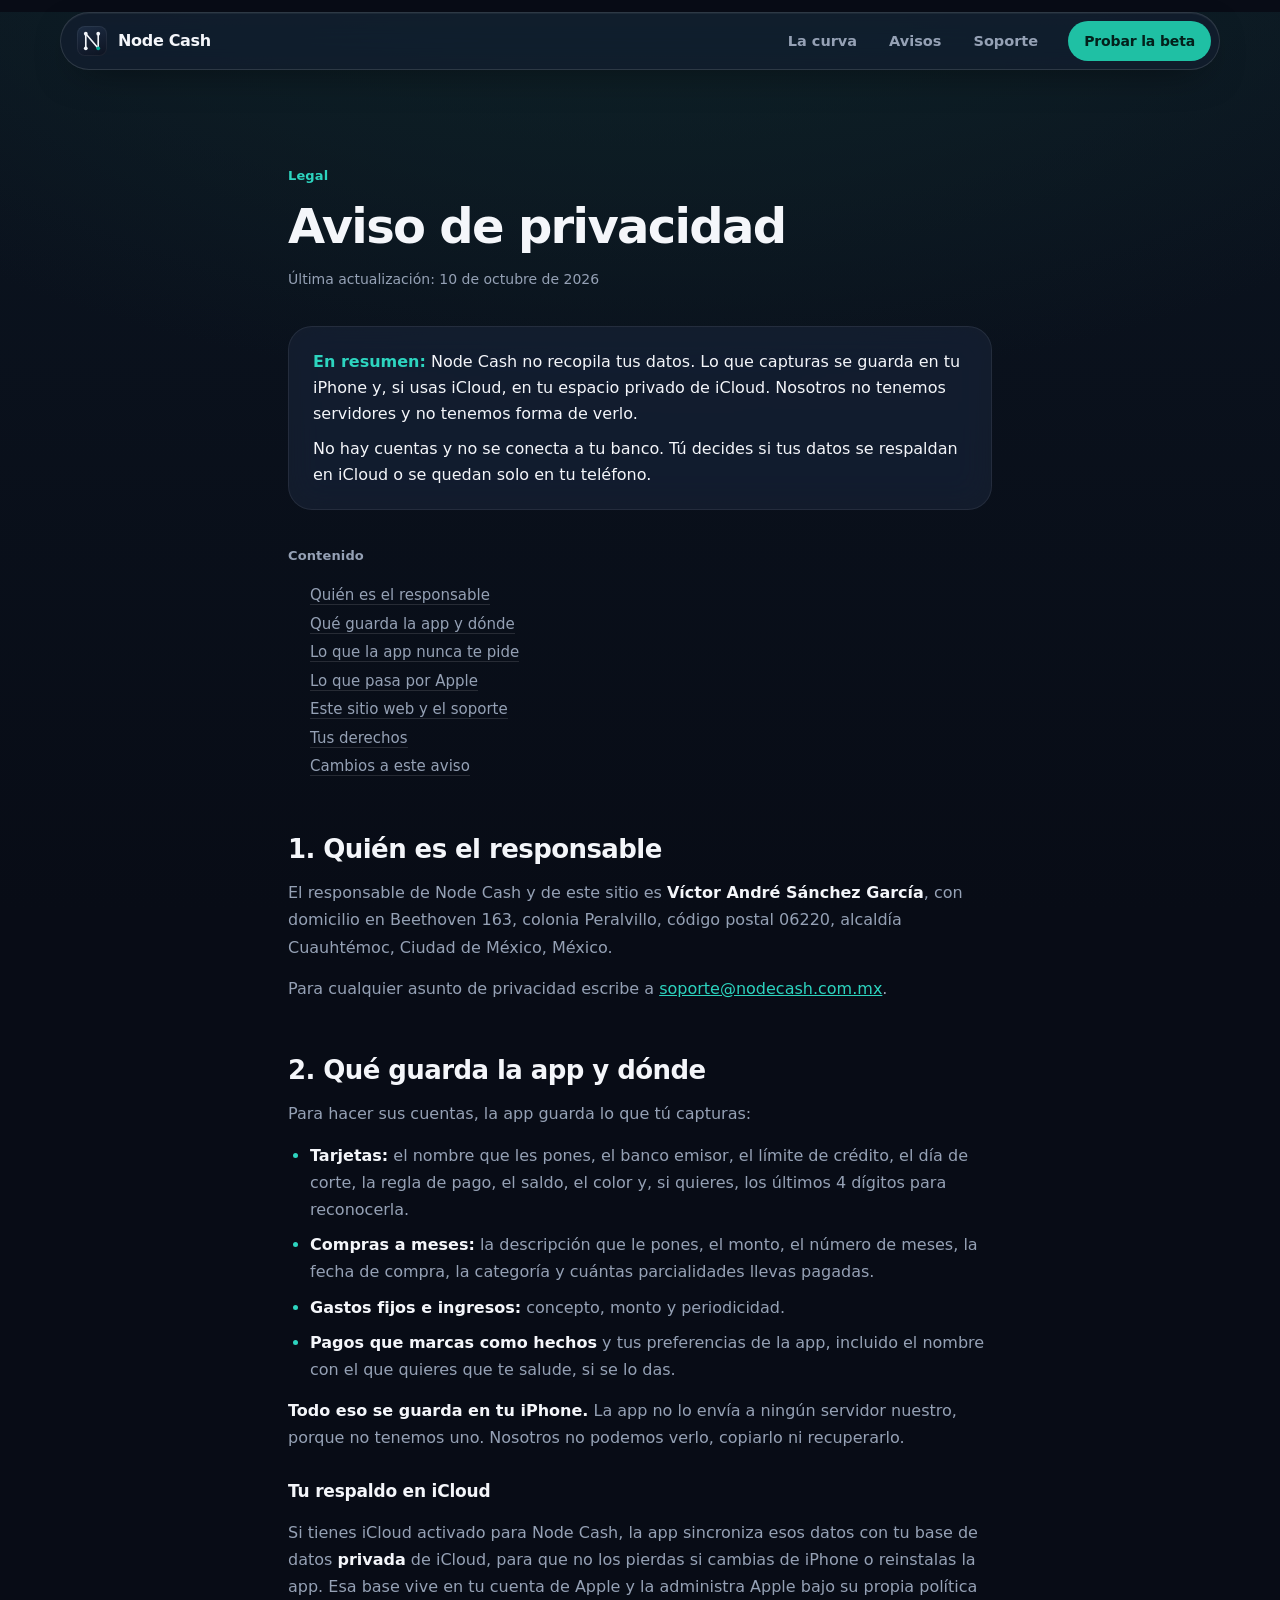
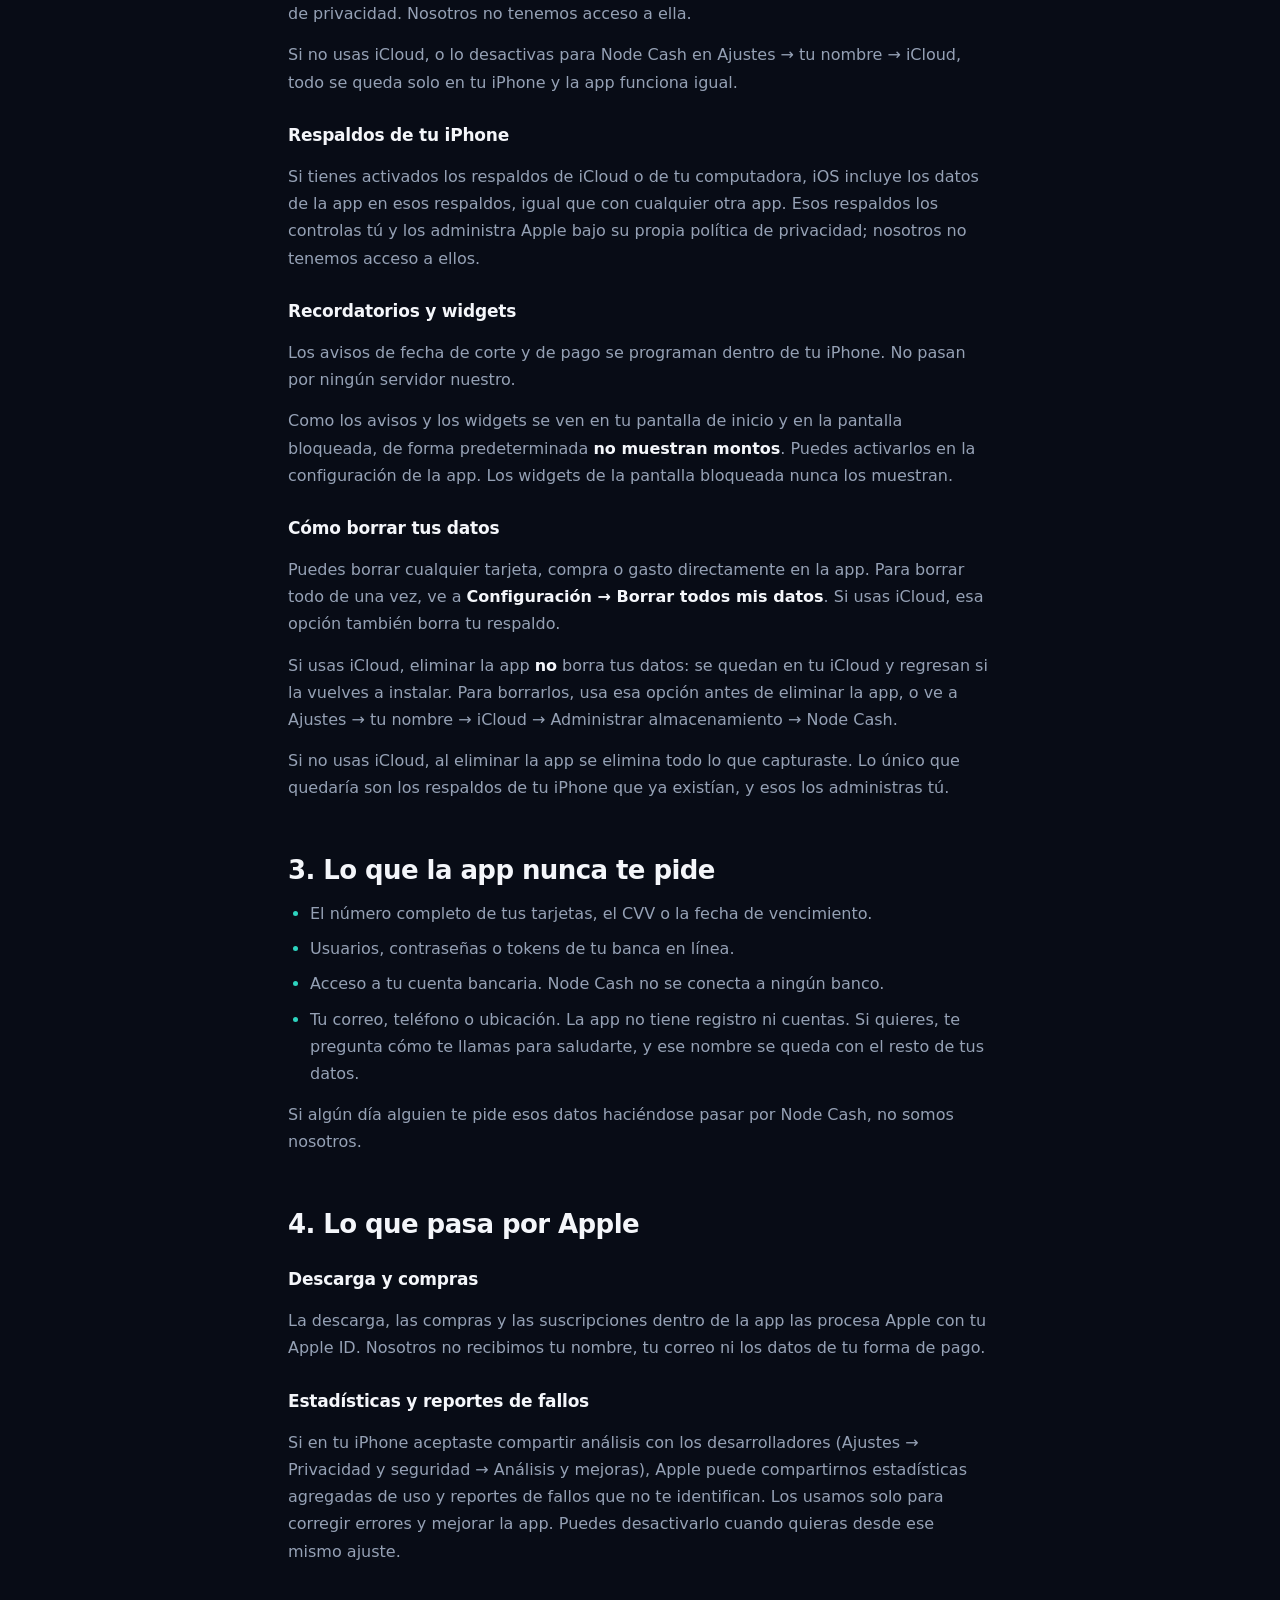
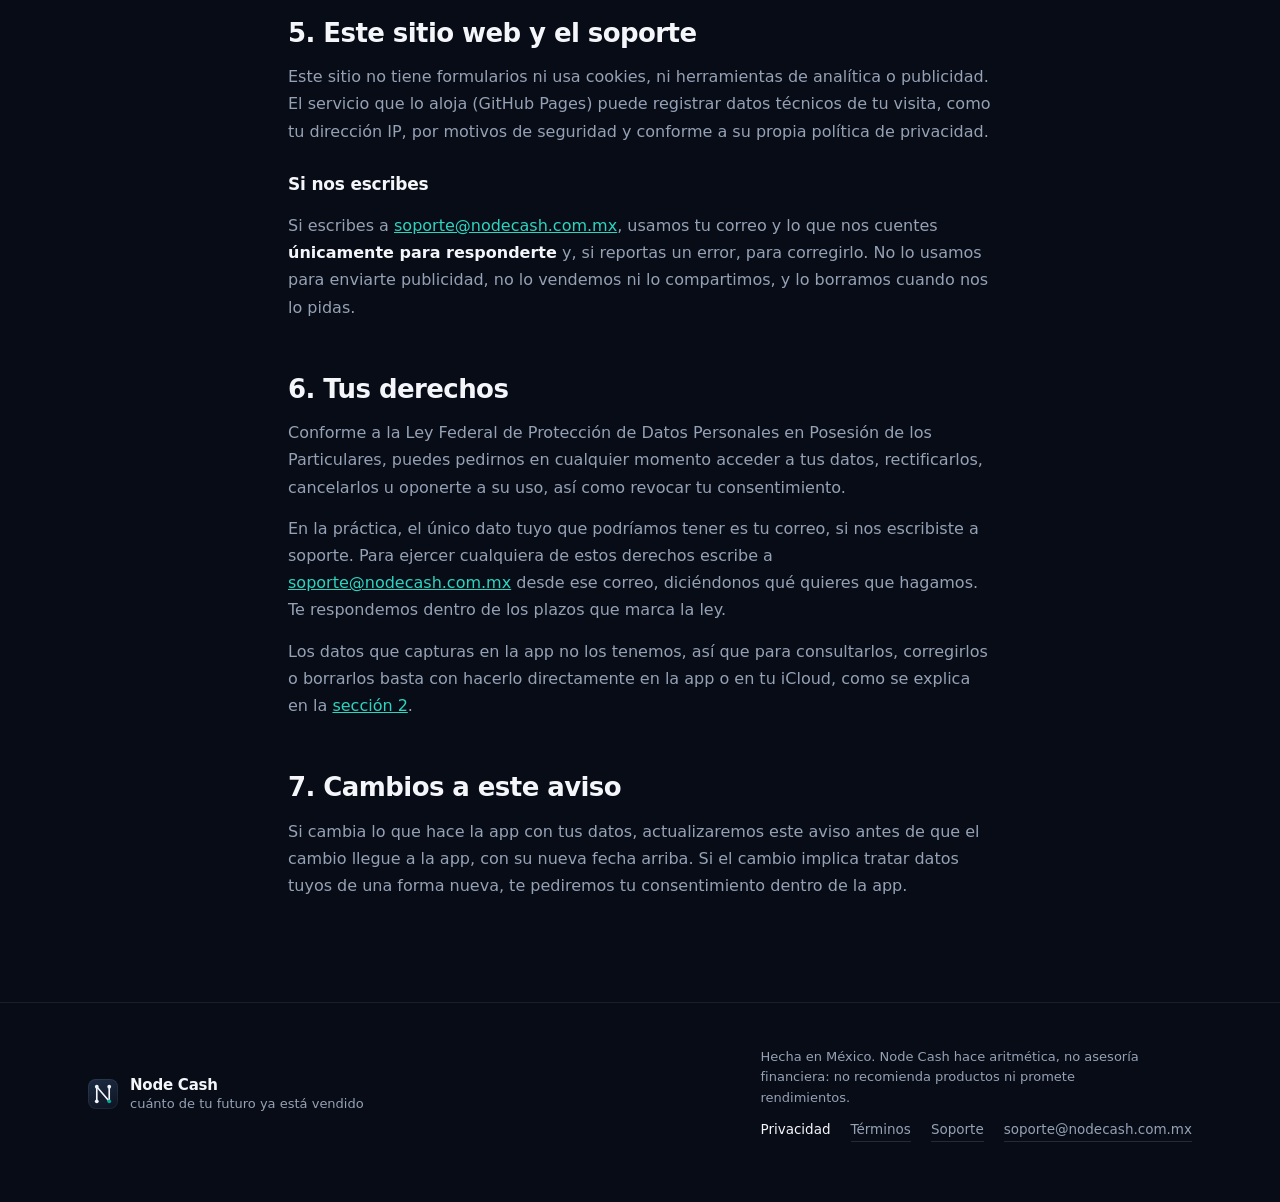
==== commit e2157647: "Rediseño del sitio con la estética de la app y beta pública en TestFlight - Nuevo estilo: fondo prof" ====
--- a/privacidad.html
+++ b/privacidad.html
@@ -6,7 +6,7 @@
 <title>Aviso de privacidad · Node Cash</title>
 <meta name="description" content="Node Cash no recopila tus datos: lo que capturas vive en tu iPhone y, si usas iCloud, en tu espacio privado de iCloud. Aquí está, completo, qué guarda la app, dónde y quién puede verlo.">
 <meta name="color-scheme" content="dark">
-<meta name="theme-color" content="#0D1321">
+<meta name="theme-color" content="#0B1420">
 
 <link rel="icon" href="assets/img/marca.svg" type="image/svg+xml">
 <link rel="apple-touch-icon" href="assets/img/marca.svg">
@@ -35,7 +35,12 @@
       <span class="ficha ficha--nav"><svg viewBox="0 0 1024 1024" aria-hidden="true"><use href="#marca"/></svg></span>
       <span>Node&nbsp;Cash</span>
     </a>
-    <a class="boton boton--chico" href="./#pronto">Muy pronto</a>
+    <nav class="barra-nav" aria-label="Secciones">
+      <a href="./#curva">La curva</a>
+      <a href="./#avisos">Avisos</a>
+      <a href="soporte.html">Soporte</a>
+    </nav>
+    <a class="boton boton--chico" href="https://testflight.apple.com/join/rabx4By2" data-testflight>Probar la beta</a>
   </div>
 </header>
 
--- a/assets/css/estilo.css
+++ b/assets/css/estilo.css
@@ -1,107 +1,148 @@
 /* ═══════════════════════════════════════════════════════════════
    Node Cash · sitio público
-   Oscuro a propósito: la app se diseñó en oscuro y así es como se
-   ve el producto. Colores tomados de la paleta de la app.
+   El sitio se viste igual que la app: fondo profundo con un brillo
+   verde azulado arriba, tarjetas de vidrio, verde menta como único
+   acento y ámbar reservado para lo que requiere atención.
+   Lo comparten index.html y las páginas legales (con legal.css).
    ═══════════════════════════════════════════════════════════════ */
 
 :root{
-  --fondo:#0D1321;
-  --marea:#1D2D44;
-  --marea-alta:#243452;
-  --tinta:#F2F5FA;
-  --tinta-2:#8FA5C0;
-  --teal:#00A896;
-  --teal-hondo:#007F71;
-  --ambar:#FFA92E;
-  --linea-tenue:rgba(116,140,171,.22);
-
-  --c-azul:#52A5EB;
-  --c-morado:#BE6EF5;
+  /* fondo y superficies */
+  --fondo:#080C16;
+  --fondo-alto:#0F2529;
+  --superficie:rgba(27,36,54,.62);
+  --superficie-alta:rgba(36,47,70,.72);
+  --borde:rgba(255,255,255,.075);
+  --borde-fuerte:rgba(255,255,255,.12);
+
+  /* texto */
+  --tinta:#F4F6FA;
+  --tinta-2:#95A1B5;
+  --tinta-3:#6A788F;
+
+  /* acentos */
+  --teal:#1FC0A4;
+  --teal-vivo:#2DD4BF;
+  --teal-hondo:#0E8F7A;
+  --teal-tinte:rgba(31,192,164,.14);
+  --verde-ok:#34C77B;
+  --ambar:#F5A524;
+  --ambar-tinte:rgba(245,165,36,.16);
+
+  /* colores de tarjeta y categorías (como en la curva de la app) */
+  --c-azul:#57A6EF;
+  --c-rojo:#FF5A5F;
+  --c-morado:#BE6CF2;
   --c-coral:#E8735C;
-  --c-verde:#7A9D4F;
-  --c-neutro:#3E5C76;
-
-  --display:-apple-system,BlinkMacSystemFont,"SF Pro Display",system-ui,"Segoe UI",Roboto,"Helvetica Neue",Arial,sans-serif;
+  --c-fijos:#3E5A78;
+  --c-plazo:#B6C1D0;
+
+  /* nombres heredados que usa legal.css */
+  --marea:var(--superficie);
+  --linea-tenue:var(--borde-fuerte);
+
+  --display:-apple-system,BlinkMacSystemFont,"SF Pro Display","SF Pro Text",system-ui,"Segoe UI",Roboto,"Helvetica Neue",Arial,sans-serif;
   --mono:ui-monospace,"SF Mono",SFMono-Regular,Menlo,Consolas,"Liberation Mono",monospace;
 
-  --ancho:1080px;
-  --aire:clamp(84px,11vw,152px);
+  --radio:24px;
+  --radio-chico:16px;
+  --ancho:1160px;
+  --aire:clamp(72px,8vw,112px);
+  --vidrio:saturate(170%) blur(18px);
 
   color-scheme:dark;
 }
 
 *{box-sizing:border-box}
 
-html{scroll-behavior:smooth}
+html{scroll-behavior:smooth; background:var(--fondo)}
 
 body{
-  margin:0;
-  background:var(--fondo);
+  margin:0; min-height:100vh;
+  background:
+    radial-gradient(110% 720px at 50% -160px, var(--fondo-alto) 0%, rgba(15,37,41,.45) 45%, transparent 75%),
+    linear-gradient(180deg,#0B1420 0, var(--fondo) 900px);
+  background-repeat:no-repeat;
   color:var(--tinta);
   font-family:var(--display);
   font-size:17px;
-  line-height:1.65;
+  line-height:1.6;
   -webkit-font-smoothing:antialiased;
   -webkit-text-size-adjust:100%;
 }
 
 h1,h2,h3{margin:0; font-weight:700; text-wrap:balance}
 p{margin:0}
-ul{margin:0; padding:0; list-style:none}
+ul,ol{margin:0; padding:0; list-style:none}
 svg{display:block}
 .defs{position:absolute; width:0; height:0; overflow:hidden}
 
-a{color:var(--teal)}
-:focus-visible{outline:2px solid var(--teal); outline-offset:4px; border-radius:6px}
+a{color:var(--teal-vivo)}
+:focus-visible{outline:2px solid var(--teal-vivo); outline-offset:4px; border-radius:8px}
 
 .saltar{
-  position:absolute; left:-9999px; top:0; z-index:30;
-  background:var(--teal); color:#06231F; padding:12px 18px;
-  border-radius:0 0 10px 0; text-decoration:none; font-size:14px; font-weight:600;
+  position:absolute; left:-9999px; top:0; z-index:40;
+  background:var(--teal); color:#04201B; padding:12px 18px;
+  border-radius:0 0 12px 0; text-decoration:none; font-size:14px; font-weight:600;
 }
 .saltar:focus{left:0}
+
+.solo-lector{
+  position:absolute; width:1px; height:1px; padding:0; margin:-1px;
+  overflow:hidden; clip:rect(0,0,0,0); white-space:nowrap; border:0;
+}
 
 /* ── estructura ───────────────────────────────────────────── */
 
 .banda{padding:var(--aire) 0; position:relative}
 .contenido{max-width:var(--ancho); margin:0 auto; padding:0 28px}
-.contenido--angosto{max-width:720px; text-align:center}
+.contenido--angosto{max-width:760px; text-align:center}
 
 .ceja{
-  font-family:var(--mono); font-size:11.5px; letter-spacing:.2em; text-transform:uppercase;
-  color:var(--tinta-2); margin-bottom:22px;
-}
-.ceja--acento{color:var(--teal)}
+  font-size:13px; font-weight:650; letter-spacing:.01em;
+  color:var(--tinta-2); margin-bottom:14px;
+}
+.ceja--acento{color:var(--teal-vivo)}
 .ceja--alerta{color:var(--ambar)}
 
 .titular{
-  font-size:clamp(31px,4.5vw,58px); line-height:1.06; letter-spacing:-.035em;
-  max-width:940px;
+  font-size:clamp(34px,4.2vw,54px); line-height:1.05; letter-spacing:-.04em;
 }
 .titular-eco{color:var(--tinta-2)}
-.monto{font-family:var(--mono); font-variant-numeric:tabular-nums; letter-spacing:-.03em}
-.titular-eco .monto{color:var(--teal)}
-
-.titulo{font-size:clamp(27px,3.7vw,45px); line-height:1.1; letter-spacing:-.03em; max-width:20ch}
-.titulo--suelto{max-width:24ch}
-.subtitulo{font-size:clamp(20px,2.2vw,25px); letter-spacing:-.022em; line-height:1.25; margin-bottom:14px}
-
-.parrafo{margin-top:22px; color:var(--tinta-2); font-size:clamp(16.5px,1.35vw,18.5px); max-width:56ch}
-.parrafo--ancho{max-width:64ch}
-.parrafo-chico{color:var(--tinta-2); font-size:15px; line-height:1.6}
-.parrafo-chico + .parrafo-chico{margin-top:12px}
+.titular-eco .monto{color:var(--teal-vivo)}
+
+.titulo{font-size:clamp(30px,3.8vw,48px); line-height:1.06; letter-spacing:-.035em; max-width:20ch}
+.subtitulo{font-size:clamp(20px,2vw,24px); letter-spacing:-.025em; line-height:1.2}
+
+.parrafo{margin-top:20px; color:var(--tinta-2); font-size:clamp(16.5px,1.3vw,18.5px); max-width:54ch}
+.parrafo--ancho{max-width:62ch}
+.parrafo-chico{color:var(--tinta-2); font-size:15px; line-height:1.55}
+
+/* Montos como en la app: los centavos más chicos y apagados. */
+.monto{font-variant-numeric:tabular-nums; letter-spacing:-.03em; white-space:nowrap}
+.monto small{font-size:.56em; font-weight:600; color:var(--tinta-3); letter-spacing:-.01em}
+
+/* ── botones ──────────────────────────────────────────────── */
 
 .boton{
-  display:inline-block; background:var(--teal); color:#06231F;
-  font-size:16px; font-weight:640; letter-spacing:-.01em;
-  padding:14px 26px; border-radius:99px; text-decoration:none;
+  display:inline-flex; align-items:center; gap:10px;
+  background:var(--teal); color:#03201B;
+  font-size:16px; font-weight:650; letter-spacing:-.01em;
+  padding:15px 26px; border-radius:99px; text-decoration:none;
   border:0; cursor:pointer; font-family:inherit;
+  box-shadow:0 10px 30px -10px rgba(31,192,164,.55), inset 0 1px 0 rgba(255,255,255,.25);
   transition:transform .18s ease, background .18s ease;
 }
-.boton:hover{background:#28C4B2; transform:translateY(-1px)}
-.boton--chico{padding:9px 18px; font-size:14px}
-.enlace-quieto{color:var(--tinta-2); text-decoration:none; font-size:15.5px; border-bottom:1px solid var(--linea-tenue); padding-bottom:2px}
+.boton:hover{background:var(--teal-vivo); transform:translateY(-1px)}
+.boton svg{width:20px; height:20px; flex:none}
+.boton--chico{padding:9px 16px; font-size:14px; box-shadow:none}
+
+.enlace-quieto{
+  color:var(--tinta-2); text-decoration:none; font-size:15.5px; font-weight:550;
+  display:inline-flex; align-items:center; gap:6px;
+}
 .enlace-quieto:hover{color:var(--tinta)}
+.enlace-quieto::after{content:"›"; font-size:1.3em; line-height:1; color:var(--teal-vivo)}
 
 /* ── el símbolo en sus tamaños ────────────────────────────── */
 
@@ -110,272 +151,582 @@
   background:linear-gradient(160deg,#1D2D44,#0D1321);
   border-radius:22.37%; display:block; flex:none; overflow:hidden;
   width:60px; height:60px;
+  box-shadow:inset 0 0 0 1px rgba(255,255,255,.06);
 }
 .ficha svg{width:100%; height:100%}
 .ficha--nav{width:30px; height:30px; border-radius:26%}
-.ficha--grande{width:120px; height:120px}
-.sombra{box-shadow:0 3px 10px rgba(5,8,14,.5), 0 22px 46px -18px rgba(5,8,14,.8)}
-
-/* ── barra ────────────────────────────────────────────────── */
+.ficha--grande{width:96px; height:96px}
+.sombra{box-shadow:0 3px 10px rgba(5,8,14,.5), 0 22px 46px -18px rgba(5,8,14,.8), inset 0 0 0 1px rgba(255,255,255,.06)}
+
+/* ── vidrio: la tarjeta de la app ─────────────────────────── */
+
+.vidrio{
+  background:var(--superficie);
+  border:1px solid var(--borde);
+  border-radius:var(--radio);
+  -webkit-backdrop-filter:var(--vidrio); backdrop-filter:var(--vidrio);
+  box-shadow:inset 0 1px 0 rgba(255,255,255,.04), 0 24px 60px -30px rgba(0,0,0,.6);
+}
+
+.chip{
+  display:inline-flex; align-items:center; gap:6px; white-space:nowrap;
+  font-size:13px; font-weight:600; line-height:1;
+  padding:7px 11px; border-radius:99px;
+}
+.chip--ambar{background:var(--ambar-tinte); color:var(--ambar)}
+.chip--teal{background:var(--teal-tinte); color:var(--teal-vivo)}
+.chip svg{width:14px; height:14px}
+
+.color-tarjeta{
+  width:30px; height:20px; border-radius:6px; flex:none; display:block;
+  box-shadow:inset 0 1px 0 rgba(255,255,255,.25);
+}
+.ct-azul{background:var(--c-azul)}
+.ct-rojo{background:var(--c-rojo)}
+.ct-morado{background:var(--c-morado)}
+.ct-coral{background:var(--c-coral)}
+
+/* ── barra (header flotante tipo tab bar) ─────────────────── */
 
 .barra{
-  position:sticky; top:0; z-index:20;
-  background:rgba(13,19,33,.78);
-  backdrop-filter:saturate(180%) blur(16px);
-  -webkit-backdrop-filter:saturate(180%) blur(16px);
-  border-bottom:1px solid rgba(116,140,171,.12);
+  position:sticky; top:12px; z-index:30;
+  padding:0 16px; margin-top:12px;
 }
 .barra-in{
-  max-width:var(--ancho); margin:0 auto; padding:12px 28px;
+  max-width:var(--ancho); margin:0 auto; padding:8px 8px 8px 16px;
   display:flex; align-items:center; justify-content:space-between; gap:16px;
+  background:rgba(22,30,46,.66);
+  border:1px solid var(--borde-fuerte);
+  border-radius:99px;
+  -webkit-backdrop-filter:var(--vidrio); backdrop-filter:var(--vidrio);
+  box-shadow:0 12px 40px -18px rgba(0,0,0,.7), inset 0 1px 0 rgba(255,255,255,.05);
 }
 .barra-marca{
   display:flex; align-items:center; gap:11px;
-  color:var(--tinta); text-decoration:none; font-weight:620; letter-spacing:-.02em; font-size:16px;
-}
+  color:var(--tinta); text-decoration:none; font-weight:650; letter-spacing:-.02em; font-size:16px;
+}
+.barra-nav{display:flex; align-items:center; gap:4px; margin-left:auto}
+.barra-nav a{
+  color:var(--tinta-2); text-decoration:none; font-size:14.5px; font-weight:550;
+  padding:8px 14px; border-radius:99px;
+}
+.barra-nav a:hover, .barra-nav a[aria-current="page"]{color:var(--tinta); background:rgba(255,255,255,.05)}
 
 /* ── hero ─────────────────────────────────────────────────── */
 
-.banda--hero{
-  padding-top:clamp(56px,8vw,104px);
-  overflow:hidden;
-}
-.banda--hero::before{
-  content:""; position:absolute; inset:-40% 0 auto -10%;
-  height:900px; pointer-events:none;
-  background:radial-gradient(58% 50% at 22% 42%, rgba(0,168,150,.16), transparent 68%);
-}
-.banda--hero > .contenido{position:relative}
-
-.entrada{margin-top:34px; color:var(--tinta-2); font-size:clamp(16.5px,1.4vw,19px); max-width:58ch}
-
-.acciones{display:flex; align-items:center; gap:26px; margin-top:38px; flex-wrap:wrap}
-
-/* la tira de doce meses — el momento de la página */
-.tira{margin-top:clamp(40px,5vw,60px)}
-.tira-meses{display:flex; gap:clamp(6px,1.1vw,14px); align-items:flex-end}
-.mes{flex:1 1 0; display:flex; flex-direction:column; align-items:stretch; gap:10px; position:relative}
+.banda--hero{padding-top:clamp(48px,7vw,96px); padding-bottom:clamp(64px,8vw,110px)}
+
+.hero{
+  display:grid; grid-template-columns:minmax(0,1.1fr) minmax(0,.9fr);
+  gap:clamp(32px,5vw,72px); align-items:center;
+}
+
+.estado{
+  display:inline-flex; align-items:center; gap:9px;
+  font-size:13.5px; font-weight:600; color:var(--teal-vivo);
+  background:var(--teal-tinte); border:1px solid rgba(45,212,191,.22);
+  padding:7px 14px 7px 12px; border-radius:99px; margin-bottom:26px;
+  text-decoration:none;
+}
+.estado:hover{background:rgba(31,192,164,.2)}
+.estado-punto{
+  width:8px; height:8px; border-radius:50%; background:var(--teal-vivo);
+  box-shadow:0 0 0 0 rgba(45,212,191,.6); animation:latido 2.2s ease-out infinite;
+}
+@keyframes latido{
+  0%{box-shadow:0 0 0 0 rgba(45,212,191,.55)}
+  70%{box-shadow:0 0 0 9px rgba(45,212,191,0)}
+  100%{box-shadow:0 0 0 0 rgba(45,212,191,0)}
+}
+
+.entrada{margin-top:26px; color:var(--tinta-2); font-size:clamp(16.5px,1.35vw,19px); max-width:52ch}
+
+.acciones{display:flex; align-items:center; gap:24px; margin-top:34px; flex-wrap:wrap}
+.acciones-nota{margin-top:16px; font-size:13.5px; color:var(--tinta-3)}
+
+/* QR: solo tiene sentido en computadora; en el iPhone el enlace basta. */
+.qr{display:none}
+@media (min-width:900px) and (hover:hover){
+  .qr{
+    display:flex; align-items:center; gap:14px;
+    padding:8px 16px 8px 8px; border-radius:18px;
+  }
+  .qr-codigo{
+    width:76px; height:76px; padding:7px; border-radius:12px; background:#F4F6FA; flex:none;
+  }
+  .qr-codigo svg{width:100%; height:100%; shape-rendering:crispEdges}
+  .qr-txt{font-size:13px; line-height:1.35; color:var(--tinta-2); max-width:15ch}
+  .qr-txt b{display:block; color:var(--tinta); font-weight:600}
+}
+
+/* ── el iPhone del hero (pantalla Tarjetas, hecha en HTML) ── */
+
+.tel-marco{display:flex; justify-content:center; position:relative}
+.tel-marco::before{
+  content:""; position:absolute; inset:8% 0 0; z-index:-1; pointer-events:none;
+  background:radial-gradient(50% 45% at 50% 45%, rgba(31,192,164,.22), transparent 70%);
+  filter:blur(10px);
+}
+
+.tel{
+  width:min(330px,calc(100% - 20px)); aspect-ratio:9/19.3;
+  container-type:inline-size;
+  position:relative; overflow:hidden;
+  border-radius:15% / 7%;
+  background:
+    radial-gradient(130% 40% at 50% -6%, #17383A 0%, rgba(16,40,44,.5) 50%, transparent 80%),
+    linear-gradient(180deg,#0C1824,#070A12 55%);
+  box-shadow:
+    0 0 0 9px #11151D, 0 0 0 10px #2A303B,
+    0 40px 80px -30px rgba(0,0,0,.85), 0 18px 40px -20px rgba(0,0,0,.7);
+  margin:10px;
+  user-select:none;
+}
+/* Todo dentro del teléfono se mide en em; el em sale del ancho del teléfono. */
+.tel > *{font-size:10.5px; font-size:3.45cqi}
+.tel *{line-height:1.3}
+.tel-isla{
+  position:absolute; top:2.6%; left:50%; transform:translateX(-50%);
+  width:30%; height:3.6%; background:#000; border-radius:99px; z-index:3;
+}
+.tel-estado{
+  display:flex; justify-content:space-between; align-items:center;
+  padding:6.2% 9% 0 11%; font-weight:600; font-size:1.3em; height:9%;
+}
+.tel-estado i{display:flex; gap:.35em; align-items:center}
+.tel-estado i b{display:block; background:var(--tinta); border-radius:2px}
+.tel-estado .bat{width:2em; height:.95em; border-radius:.3em}
+.tel-estado .senal{width:1.5em; height:.9em; background:linear-gradient(90deg,var(--tinta) 0 20%,transparent 20% 27%,var(--tinta) 27% 47%,transparent 47% 54%,var(--tinta) 54% 74%,transparent 74% 81%,var(--tinta) 81%); clip-path:polygon(0 100%,100% 0,100% 100%); border-radius:0}
+
+.tel-pantalla{padding:4% 5.5% 0}
+.tel-arriba{display:flex; justify-content:space-between; align-items:center}
+.tel-avatar{
+  width:3.4em; height:3.4em; border-radius:50%;
+  background:#123A36; color:var(--teal-vivo); font-weight:700; font-size:1.05em;
+  display:grid; place-items:center;
+}
+.tel-campana{
+  width:3.4em; height:3.4em; border-radius:50%; position:relative;
+  background:rgba(255,255,255,.08); border:1px solid var(--borde-fuerte);
+  display:grid; place-items:center;
+}
+.tel-campana svg{width:1.6em; height:1.6em}
+.tel-campana::after{
+  content:""; position:absolute; top:.65em; right:.7em; width:.65em; height:.65em;
+  border-radius:50%; background:var(--ambar); box-shadow:0 0 0 .15em #1D2633;
+}
+.tel-saludo{font-size:2.35em; letter-spacing:-.035em; margin:.55em 0 .5em; font-weight:700}
+
+.tel-card{
+  background:rgba(30,39,58,.66); border:1px solid var(--borde);
+  border-radius:1.9em; padding:1.35em 1.45em; margin-bottom:.95em;
+}
+.tel-etq{color:var(--tinta-2); font-size:1.12em}
+.tel-grande{font-size:3.05em; font-weight:700; letter-spacing:-.04em; margin:.05em 0 .05em}
+.tel-sub{color:var(--tinta-2); font-size:1.08em}
+.tel-barra{display:flex; gap:2px; height:.5em; border-radius:99px; overflow:hidden; background:#2A3447; margin:1.1em 0 .95em}
+.tel-barra i{display:block; height:100%}
+.tel-leyenda{display:grid; grid-template-columns:1fr 1fr; gap:.35em 1.2em; font-size:1.02em}
+.tel-leyenda span{display:flex; align-items:center; gap:.45em; color:var(--tinta-2)}
+.tel-leyenda b{margin-left:auto; color:var(--tinta); font-weight:500}
+.tel-leyenda span::before{content:""; width:.7em; height:.7em; border-radius:.18em; background:var(--c)}
+.tel-pie{color:var(--tinta-2); font-size:.98em; margin-top:.9em}
+
+.tel-fila-tit{display:flex; justify-content:space-between; align-items:center; font-weight:700; font-size:1.3em}
+.tel-fila-tit::after{content:"›"; color:var(--tinta-2); font-weight:400; font-size:1.3em}
+.tel-pago{display:flex; align-items:center; gap:.8em; margin-top:.75em; font-size:1.08em}
+.tel-pago .chip{font-size:.92em; padding:.45em .7em}
+.tel-pago p{flex:1; min-width:0}
+.tel-pago .monto{font-weight:700; font-size:1.1em}
+.tel-reloj{width:1.25em; height:1.25em; color:var(--tinta-2); flex:none}
+
+.tel-tarjeta{
+  background:linear-gradient(180deg,rgba(53,88,128,.62),rgba(40,64,96,.55));
+  border-color:rgba(87,166,239,.2);
+}
+.tel-tarjeta-tit{display:flex; align-items:center; gap:.7em; font-weight:700; font-size:1.3em}
+.tel-tarjeta-tit .color-tarjeta{width:1.9em; height:1.35em; border-radius:.35em}
+.tel-tarjeta-tit .chip{margin-left:auto; font-size:.7em; padding:.45em .7em}
+.tel-dos{display:flex; justify-content:space-between; align-items:flex-end; margin-top:.8em}
+.tel-dos .tel-grande{font-size:2.4em}
+.tel-dos > div:last-child{text-align:right}
+.tel-dos > div:last-child .monto{font-size:1.45em; font-weight:700}
+
+.tel-tabs{
+  position:absolute; left:4%; right:4%; bottom:2.6%; z-index:2;
+  display:flex; justify-content:space-around; align-items:center;
+  padding:.45em; border-radius:99px;
+  background:rgba(40,50,68,.62); border:1px solid var(--borde-fuerte);
+  -webkit-backdrop-filter:blur(12px); backdrop-filter:blur(12px);
+}
+.tel-tab{
+  display:flex; flex-direction:column; align-items:center; gap:.2em;
+  font-size:.95em; font-weight:600; padding:.55em .9em; border-radius:99px; color:var(--tinta);
+}
+.tel-tab svg{width:2em; height:2em}
+.tel-tab--activa{background:rgba(10,16,28,.72); color:var(--teal-vivo)}
+.tel-tab--mas{color:var(--teal-vivo)}
+.tel-tab--mas svg{width:2.2em; height:2.2em}
+
+/* ── la tira de doce meses ────────────────────────────────── */
+
+.tira{margin-top:clamp(48px,6vw,72px); padding:clamp(20px,2.6vw,30px)}
+.tira-cabeza{display:flex; justify-content:space-between; align-items:baseline; gap:16px; flex-wrap:wrap; margin-bottom:20px}
+.tira-cabeza p{color:var(--tinta-2); font-size:14.5px}
+.tira-cabeza b{color:var(--tinta); font-weight:650; font-size:16px}
+.tira-meses{display:flex; gap:clamp(5px,1vw,12px); align-items:flex-end}
+.mes{flex:1 1 0; display:flex; flex-direction:column; align-items:stretch; gap:10px; position:relative; min-width:0}
 .mes-barra{
-  display:block; height:clamp(96px,13vw,146px); border-radius:8px;
-  background:linear-gradient(180deg, rgba(36,52,82,.5), rgba(29,45,68,.9));
-  border:1px solid rgba(116,140,171,.16);
+  display:block; height:clamp(90px,11vw,132px); border-radius:10px;
+  background:rgba(255,255,255,.04);
+  border:1px solid var(--borde);
   position:relative; overflow:hidden;
 }
 .mes-lleno{
   position:absolute; left:0; right:0; bottom:0; height:34%;
-  background:linear-gradient(180deg,var(--teal),var(--teal-hondo));
+  background:linear-gradient(180deg,var(--teal-vivo),var(--teal-hondo));
   transform:scaleY(0); transform-origin:bottom;
   animation:llenar .52s cubic-bezier(.2,.75,.25,1) forwards;
-  animation-delay:calc(var(--i) * .065s + .25s);
+  animation-delay:calc(var(--i) * .065s + .3s);
 }
 .mes-nombre{
-  font-family:var(--mono); font-size:11px; letter-spacing:.1em; text-transform:uppercase;
+  font-size:11.5px; font-weight:600; letter-spacing:.04em; text-transform:uppercase;
   color:var(--tinta-2); text-align:center;
 }
+.mes:first-child .mes-nombre{color:var(--teal-vivo)}
 /* El monto va sobre el relleno, no dentro: el relleno se anima con
    scaleY y estiraría el texto. */
 .mes-monto{
   position:absolute; left:0; right:0; bottom:9px;
-  font-family:var(--mono); font-size:11px; letter-spacing:-.02em;
-  color:#06231F; text-align:center; white-space:nowrap;
-  opacity:0; animation:aparecer .4s ease forwards; animation-delay:1.05s;
-}
-.tira-pie{margin-top:18px; font-family:var(--mono); font-size:12.5px; color:var(--tinta-2); letter-spacing:.02em}
+  font-size:11.5px; font-weight:650; letter-spacing:-.02em;
+  color:#03201B; text-align:center; white-space:nowrap;
+  opacity:0; animation:aparecer .4s ease forwards; animation-delay:1.1s;
+}
 
 @keyframes llenar{from{transform:scaleY(0)} to{transform:scaleY(1)}}
 @keyframes aparecer{from{opacity:0; transform:translateY(4px)} to{opacity:1; transform:none}}
 
-/* ── la curva ─────────────────────────────────────────────── */
-
-.grafica{
-  margin:clamp(36px,4.5vw,54px) 0 0;
-  background:linear-gradient(170deg,rgba(29,45,68,.72),rgba(13,19,33,.4));
-  border:1px solid rgba(116,140,171,.16); border-radius:18px;
-  padding:clamp(16px,2.4vw,30px);
-}
-.grafica svg{width:100%; height:auto}
-
-.g-ingreso{stroke:var(--tinta-2); stroke-width:2; stroke-dasharray:7 9; opacity:.85}
-.g-piso{stroke:rgba(116,140,171,.3); stroke-width:1}
-.g-nota, .g-meses text, .g-aviso text{font-family:var(--mono); font-size:13px}
-.g-nota{fill:var(--tinta-2); letter-spacing:.02em}
-.g-meses text{fill:var(--tinta-2); text-anchor:middle; letter-spacing:.12em; text-transform:uppercase}
-.g-fijos{fill:var(--c-neutro)}
-.g-c1{fill:var(--c-azul)}
-.g-c2{fill:var(--c-morado)}
-.g-c3{fill:var(--c-coral)}
-.g-muro{fill:var(--ambar)}
-.g-aviso rect{fill:rgba(255,169,46,.14)}
-.g-aviso text{fill:var(--ambar); letter-spacing:.01em}
-
-.g-barras g{
-  transform-box:view-box; transform-origin:0 300px; transform:scaleY(0);
+/* ── secciones con dos columnas ───────────────────────────── */
+
+.cabeza{max-width:720px}
+.dos{
+  display:grid; grid-template-columns:minmax(0,1.3fr) minmax(0,1fr);
+  gap:clamp(18px,2.4vw,28px); margin-top:clamp(36px,4.5vw,56px); align-items:start;
+}
+.dos--parejo{grid-template-columns:repeat(2,minmax(0,1fr))}
+
+/* ── la curva (pantalla Curva, en HTML) ───────────────────── */
+
+.curva{padding:clamp(20px,2.6vw,30px)}
+.curva-arriba{display:flex; justify-content:space-between; align-items:center; gap:16px; flex-wrap:wrap}
+.curva-arriba h3{font-size:clamp(28px,3vw,36px); letter-spacing:-.04em}
+
+.segmentos{
+  display:inline-flex; padding:4px; border-radius:99px;
+  background:rgba(10,15,26,.6); border:1px solid var(--borde);
+}
+.segmentos button{
+  font:inherit; font-size:14.5px; font-weight:600; color:var(--tinta);
+  background:transparent; border:0; cursor:pointer;
+  padding:7px 16px; border-radius:99px; transition:background .2s ease, color .2s ease;
+}
+.segmentos button[aria-pressed="true"]{background:var(--teal-hondo); color:#fff}
+.segmentos button:not([aria-pressed="true"]):hover{background:rgba(255,255,255,.06)}
+
+.curva-queda{display:flex; justify-content:space-between; align-items:flex-end; gap:16px; flex-wrap:wrap; margin-top:18px}
+.curva-queda .tel-etq{font-size:15px}
+.curva-queda .monto--grande{font-size:clamp(38px,4.4vw,52px); font-weight:700; letter-spacing:-.045em; line-height:1.05; display:block; margin:2px 0 4px}
+.curva-queda .tel-sub{font-size:14.5px}
+.desglose{color:var(--teal-vivo); font-weight:650; font-size:15.5px; white-space:nowrap}
+.desglose::after{content:" ›"; font-size:1.25em}
+
+/* la gráfica: 18 columnas en el HTML; el rango solo oculta las de más */
+.cv{
+  --alto:clamp(200px,24vw,260px); --eje:44px; --gap:clamp(4px,1vw,12px);
+  position:relative; margin-top:24px;
+  border-radius:20px; background:rgba(10,15,26,.35); border:1px solid var(--borde);
+  padding:34px 14px 12px 6px;
+}
+.cv-guias{position:absolute; top:34px; left:calc(6px + var(--eje)); right:14px; height:var(--alto); pointer-events:none}
+.cv-guias span{
+  position:absolute; left:0; right:0; border-top:1px solid rgba(255,255,255,.06);
+  font-size:11.5px; color:var(--tinta-3);
+}
+.cv-guias span::before{content:attr(data-v); position:absolute; right:calc(100% + 8px); top:-.75em; white-space:nowrap}
+.cv-ingreso{
+  position:absolute; left:calc(6px + var(--eje)); right:14px; z-index:2;
+  top:calc(34px + var(--alto) * .12);
+  border-top:2px dashed rgba(220,228,240,.62); pointer-events:none;
+}
+.cv-cols{display:flex; gap:var(--gap); margin-left:var(--eje); position:relative; z-index:1}
+.cv-col{
+  flex:1 1 0; min-width:0; position:relative;
+  display:grid; grid-template-rows:var(--alto) 30px;
+}
+.cv-pila{
+  display:flex; flex-direction:column-reverse; height:100%; padding:0 clamp(2px,.6vw,6px);
+  transform-origin:bottom;
   transition:transform .8s cubic-bezier(.2,.75,.25,1);
-  transition-delay:calc(var(--i) * .09s);
-}
-.revelado .g-barras g{transform:scaleY(1)}
-
-.leyenda{
-  display:flex; flex-wrap:wrap; gap:10px 26px; margin-top:22px;
-  font-family:var(--mono); font-size:12.5px; color:var(--tinta-2);
-}
-.leyenda li{display:flex; align-items:center; gap:9px}
-.punto{width:11px; height:11px; border-radius:3px; display:block}
-.punto--fijos{background:var(--c-neutro)}
-.punto--c1{background:var(--c-azul)}
-.punto--c2{background:var(--c-morado)}
-.punto--c3{background:var(--c-coral)}
-.punto--muro{background:var(--ambar)}
+  transition-delay:calc(var(--i) * .05s);
+}
+.js .cv-pila{transform:scaleY(0)}
+.js .revelado .cv-pila{transform:scaleY(1)}
+.cv-s{display:block; flex:none; border-top:2px solid rgba(12,17,28,.85)}
+.cv-s:last-child{border-radius:3px 3px 0 0}
+.cv-fijos{background:var(--c-fijos); border-top:0}
+.cv-plazo{background:var(--c-plazo)}
+.cv-azul{background:var(--c-azul)}
+.cv-morado{background:var(--c-morado)}
+.cv-rojo{background:var(--c-rojo)}
+.cv-coral{background:var(--c-coral)}
+.cv-et{
+  align-self:center; text-align:center; font-size:12px; font-weight:500;
+  letter-spacing:.04em; text-transform:uppercase; color:var(--tinta-2); white-space:nowrap;
+  /* Ancho cero y centrado: el nombre se desborda parejo y no ensancha la columna. */
+  justify-self:center; width:0; display:flex; justify-content:center;
+}
+.cv-col.actual::before{
+  content:""; position:absolute; inset:-10px -3px 0; z-index:-1;
+  background:rgba(31,192,164,.14); border:1px solid rgba(45,212,191,.35); border-radius:12px;
+}
+.cv-col.actual .cv-et{color:var(--teal-vivo); font-weight:700}
+.cv-col.cv-enero::before{
+  content:""; position:absolute; top:-6px; left:calc(var(--gap) / -2); height:calc(var(--alto) + 6px);
+  border-left:1px solid rgba(255,255,255,.14);
+}
+.cv-col.cv-enero::after{
+  content:attr(data-anio); position:absolute; top:-30px; left:calc(var(--gap) / -2);
+  transform:translateX(-50%); font-size:12.5px; font-weight:650; color:var(--tinta-2);
+}
+.cv[data-rango="6"] .cv-col:nth-child(n+7),
+.cv[data-rango="12"] .cv-col:nth-child(n+13){display:none}
+
+.cv-leyenda{
+  display:grid; grid-template-columns:repeat(2,minmax(0,1fr)); gap:8px 20px;
+  margin-top:18px; padding-top:16px; border-top:1px solid var(--borde);
+  font-size:14px; color:var(--tinta-2);
+}
+.cv-leyenda li{display:flex; align-items:center; gap:10px}
+.cv-leyenda li::before{content:""; width:12px; height:12px; border-radius:4px; background:var(--c); flex:none}
+.cv-leyenda li.raya::before{width:16px; height:0; border-radius:0; border-top:2px dashed var(--tinta-2); background:none}
+
+/* el banner verde y las tarjetas del resumen */
+.aviso-ok{
+  display:flex; align-items:center; gap:16px; padding:16px 20px; border-radius:20px;
+  background:rgba(22,60,50,.42); border:1px solid rgba(52,199,123,.28);
+  font-size:15.5px; line-height:1.45;
+}
+.aviso-ok b{font-weight:700}
+.aviso-ok .icono{width:34px; height:34px; border-radius:50%; background:var(--verde-ok); color:#06291A; display:grid; place-items:center; flex:none}
+.aviso-ok .icono svg{width:18px; height:18px}
+
+.resumen{display:grid; gap:14px}
+.resumen-tit{font-size:22px; letter-spacing:-.03em; margin:6px 0 2px}
+.dato{display:flex; gap:16px; padding:18px 20px; border-radius:22px; align-items:flex-start}
+.dato .tile{
+  width:44px; height:44px; border-radius:13px; display:grid; place-items:center; flex:none;
+}
+.dato .tile svg{width:22px; height:22px}
+.tile--ambar{background:var(--ambar-tinte); color:var(--ambar)}
+.tile--teal{background:var(--teal-tinte); color:var(--teal-vivo)}
+.tile--gris{background:rgba(255,255,255,.07); color:var(--tinta-2)}
+.dato h4{margin:0; font-size:13.5px; font-weight:600; color:var(--tinta-2)}
+.dato p{margin-top:3px; font-size:15.5px; line-height:1.45}
+.dato b{font-weight:700}
+
+/* ── avisos ───────────────────────────────────────────────── */
+
+.lista{padding:6px 0; border-radius:22px; overflow:hidden}
+.lista--alerta{border-color:rgba(245,165,36,.35)}
+.lista-grupo{display:flex; align-items:center; gap:8px; font-weight:650; font-size:15px; margin:0 4px 12px}
+.lista-grupo--ambar{color:var(--ambar)}
+.lista-grupo--ambar::before{content:""; width:9px; height:9px; border-radius:50%; background:var(--ambar)}
+.fila{display:flex; align-items:center; gap:14px; padding:14px 18px}
+.fila + .fila{position:relative}
+.fila + .fila::before{content:""; position:absolute; top:0; left:66px; right:0; border-top:1px solid var(--borde)}
+.fila .color-tarjeta{width:34px; height:22px}
+.fila-txt{flex:1; min-width:0}
+.fila-txt b{display:block; font-weight:650; font-size:16px}
+.fila-txt span{color:var(--tinta-2); font-size:14px}
+.fila .monto{font-weight:700; font-size:17px}
+.fila-flecha{color:var(--tinta-3); font-size:20px; line-height:1}
+.fila svg{width:18px; height:18px; color:var(--tinta-2); flex:none}
+.pila-avisos > * + *{margin-top:22px}
+
+.pendiente{padding:22px}
+.pendiente-arriba{display:flex; justify-content:space-between; align-items:flex-start; gap:12px}
+.pendiente-arriba h3{font-size:19px; letter-spacing:-.025em}
+.pendiente-arriba p{color:var(--tinta-2); font-size:14px}
+.pendiente .monto--grande{display:block; font-size:clamp(38px,4vw,46px); font-weight:700; letter-spacing:-.045em; margin-top:14px; line-height:1.1}
+.pendiente-sub{color:var(--tinta-2); font-size:14.5px; margin-top:4px}
+.checklist{margin-top:16px}
+.checklist li{display:flex; align-items:center; gap:14px; padding:12px 0; border-top:1px solid var(--borde)}
+.checklist .check{
+  width:26px; height:26px; border-radius:50%; flex:none; display:grid; place-items:center;
+  border:2px solid var(--tinta-3);
+}
+.checklist .check--ok{background:var(--teal); border-color:var(--teal); color:#04201B}
+.checklist .check svg{width:14px; height:14px}
+.checklist div{flex:1; min-width:0}
+.checklist div b{display:block; font-weight:500; font-size:15.5px}
+.checklist .hecho b{color:var(--tinta-2)}
+.checklist div span{font-size:13px; color:var(--tinta-3)}
+.checklist .monto{font-size:16px}
+.boton-falso{
+  margin-top:16px; text-align:center; padding:14px; border-radius:99px;
+  background:var(--teal); color:#03201B; font-weight:650; font-size:15.5px;
+}
 
 /* ── el muro ──────────────────────────────────────────────── */
 
 .banda--muro{
-  background:linear-gradient(180deg,rgba(255,169,46,.05),transparent 55%);
-  border-top:1px solid rgba(116,140,171,.12);
-  border-bottom:1px solid rgba(116,140,171,.12);
+  background:
+    radial-gradient(60% 50% at 80% 40%, rgba(245,165,36,.07), transparent 70%);
 }
 .cifra-muro{
-  display:inline-block; color:var(--ambar); font-family:var(--mono);
-  font-size:clamp(38px,6.2vw,76px); letter-spacing:-.04em; line-height:1.05; margin-top:6px;
-}
-.cifra-pie{
-  margin-top:6px; font-family:var(--mono); font-size:12.5px;
-  letter-spacing:.06em; color:var(--tinta-2);
-}
+  display:block; color:var(--ambar); font-weight:700;
+  font-size:clamp(46px,6.4vw,80px); letter-spacing:-.05em; line-height:1; margin-top:18px;
+}
+.cifra-pie{margin-top:8px; font-size:14.5px; color:var(--tinta-2)}
 .frase-comunidad{
-  margin-top:38px; font-size:clamp(22px,3vw,34px); letter-spacing:-.028em;
-  color:var(--tinta); font-weight:640;
-}
-
-/* ── el nombre ────────────────────────────────────────────── */
-
-.banda--marca{background:linear-gradient(180deg,transparent,rgba(0,168,150,.045) 50%,transparent)}
-
-.convergencia{
-  margin:clamp(30px,4vw,48px) 0 0; padding:clamp(10px,2vw,20px) 0;
-}
-.convergencia svg{width:100%; height:auto; max-width:820px}
-.c-aristas path{fill:none; stroke:rgba(116,140,171,.4); stroke-width:3}
-.c-textos text{font-family:var(--mono); font-size:13px; fill:var(--tinta-2)}
-.c-final text{font-family:var(--display); font-size:16px; font-weight:620; fill:var(--tinta)}
-.c-final .c-final-tenue{font-family:var(--mono); font-size:13px; font-weight:400; fill:var(--tinta-2)}
-.c-nodo--azul{fill:var(--c-azul)}
-.c-nodo--morado{fill:var(--c-morado)}
-.c-nodo--coral{fill:var(--c-coral)}
-.c-nodo--verde{fill:var(--c-verde)}
-.c-nodo--gris{fill:var(--c-neutro)}
-.c-destino{fill:var(--teal)}
-
-.par{
-  display:flex; gap:clamp(24px,3.6vw,44px); align-items:flex-start;
-  margin-top:clamp(40px,5vw,60px);
-}
-.par-txt{flex:1 1 auto}
-.par-txt .parrafo{margin-top:0}
-
-/* ── el color ─────────────────────────────────────────────── */
-
-.banda--color{background:linear-gradient(180deg,rgba(29,45,68,.42),transparent)}
-
-.paleta{
-  display:grid; gap:14px; grid-template-columns:repeat(auto-fit,minmax(180px,1fr));
-  margin-top:clamp(34px,4vw,48px);
-}
-.tono{margin:0; border-radius:14px; overflow:hidden; border:1px solid rgba(116,140,171,.18)}
-.tono::before{content:""; display:block; height:132px}
-.tono figcaption{
-  padding:14px 16px; background:rgba(13,19,33,.55);
-  display:flex; flex-direction:column; gap:3px; font-size:14px;
-}
-.tono figcaption span{font-family:var(--mono); font-size:12px; color:var(--tinta-2)}
-.tono--fondo::before{background:#0D1321}
-.tono--marea::before{background:#1D2D44}
-.tono--teal::before{background:#00A896}
-.tono--tinta::before{background:#F2F5FA}
-.tono--ambar::before{background:#FFA92E}
-
-.tarjetas-tira{display:flex; gap:8px; margin-top:20px; flex-wrap:wrap}
-.tarjetas-tira span{width:52px; height:22px; border-radius:6px; display:block}
-.banda--color .parrafo-chico{margin-top:34px}
-
-/* ── voz ──────────────────────────────────────────────────── */
-
-.voz-par{display:grid; gap:18px; grid-template-columns:repeat(auto-fit,minmax(280px,1fr)); margin-top:clamp(34px,4vw,46px)}
-.dice{
-  margin:0; padding:26px 28px; border-radius:16px;
-  background:rgba(29,45,68,.5); border:1px solid rgba(116,140,171,.16);
-}
-.dice--si{border-left:3px solid var(--teal)}
-.dice--no{border-left:3px solid #FF5A5F}
-.dice-frase{font-size:clamp(18px,2vw,22px); font-weight:640; letter-spacing:-.022em; line-height:1.3}
-.dice--si .dice-frase{color:var(--tinta)}
-.dice--no .dice-frase{color:#FF8A8E}
-.dice-nota{margin-top:12px; color:var(--tinta-2); font-size:14.5px}
-
-/* ── muy pronto ────────────────────────────────────────────── */
-
-.banda--pronto{
-  background:
-    radial-gradient(70% 60% at 50% 0%, rgba(0,168,150,.16), transparent 70%),
-    linear-gradient(180deg,rgba(29,45,68,.55),transparent);
-  border-top:1px solid rgba(116,140,171,.12);
-}
-.banda--pronto .ficha{margin:0 auto 26px}
-.banda--pronto .titulo{max-width:none}
-.banda--pronto .parrafo{margin-left:auto; margin-right:auto}
+  margin-top:34px; font-size:clamp(22px,2.6vw,30px); letter-spacing:-.03em;
+  color:var(--tinta); font-weight:650;
+}
+
+.desglose-card{padding:24px}
+.desglose-card .tit{text-align:center; font-weight:650; font-size:17px}
+.desglose-card .queda{text-align:center; margin-top:14px; color:var(--tinta-2); font-size:14.5px}
+.desglose-card .queda .monto{display:block; color:var(--ambar); font-size:clamp(40px,4.4vw,50px); font-weight:700; letter-spacing:-.045em; line-height:1.1; margin-top:2px}
+.desglose-card .queda .monto small{color:rgba(245,165,36,.6)}
+.desglose-card .formula{text-align:center; color:var(--tinta-2); font-size:14px; margin-top:6px}
+.barra-desglose{position:relative; margin-top:20px}
+.barra-desglose .tel-barra{height:12px; gap:3px; margin:0}
+.barra-desglose .pasado{
+  position:absolute; top:-3px; bottom:-3px; right:0; left:95.86%;
+  background:repeating-linear-gradient(135deg,var(--ambar) 0 3px,rgba(245,165,36,.55) 3px 6px);
+  border-radius:0 99px 99px 0; box-shadow:0 0 14px rgba(245,165,36,.5);
+}
+.barra-desglose .marca-ingreso{position:absolute; left:95.86%; top:-7px; bottom:-7px; border-left:2px solid var(--tinta)}
+.barra-desglose-pie{display:flex; justify-content:space-between; font-size:12.5px; color:var(--tinta-3); margin-top:10px}
+.renglones{margin-top:18px; display:grid; gap:10px}
+.renglon{display:flex; align-items:center; gap:12px; padding:13px 16px; border-radius:16px; background:rgba(10,15,26,.4); border:1px solid var(--borde); font-size:15px}
+.renglon span{flex:1}
+.renglon .monto{font-weight:700}
+.renglon::before{content:""; width:11px; height:11px; border-radius:3px; background:var(--c); flex:none}
+.renglon.raya::before{width:14px; height:0; border-top:2px dashed var(--tinta-2); background:none; border-radius:0}
+.renglon .verde{color:var(--verde-ok)}
+.renglon.total{background:transparent; border:0; border-top:1px solid var(--borde); border-radius:0; padding:14px 2px 0; font-weight:650}
+.renglon.total::before{display:none}
+.renglon.total .monto{color:var(--ambar); font-size:22px; letter-spacing:-.03em}
+
+/* ── beta ─────────────────────────────────────────────────── */
+
+.banda--beta{
+  background:radial-gradient(60% 55% at 50% 0%, rgba(31,192,164,.14), transparent 70%);
+}
+.beta{padding:clamp(28px,5vw,56px) clamp(22px,4vw,56px); text-align:center}
+.beta .ficha{margin:0 auto 24px}
+.beta .titulo{max-width:none; margin:0 auto}
+.beta .parrafo{margin-left:auto; margin-right:auto}
+.beta-cta{display:flex; justify-content:center; align-items:center; gap:22px; flex-wrap:wrap; margin-top:32px}
+
+.pasos{
+  display:grid; grid-template-columns:repeat(3,minmax(0,1fr)); gap:14px;
+  margin-top:clamp(32px,4vw,44px); text-align:left; counter-reset:paso;
+}
+.pasos li{
+  counter-increment:paso; padding:18px; border-radius:18px;
+  background:rgba(10,15,26,.4); border:1px solid var(--borde);
+  font-size:14.5px; color:var(--tinta-2); line-height:1.5;
+}
+.pasos li::before{
+  content:counter(paso); display:grid; place-items:center;
+  width:28px; height:28px; border-radius:50%; margin-bottom:12px;
+  background:var(--teal-tinte); color:var(--teal-vivo); font-weight:700; font-size:14px;
+}
+.pasos b{color:var(--tinta); font-weight:600}
+.beta-nota{margin-top:22px; font-size:13.5px; color:var(--tinta-3); line-height:1.5}
 
 .promesas{
-  display:grid; gap:14px; margin-top:46px; padding-top:30px;
-  border-top:1px solid var(--linea-tenue); text-align:left;
-}
-.promesas li{color:var(--tinta-2); font-size:14.5px; line-height:1.55}
-.promesas b{color:var(--tinta); font-weight:620}
+  display:grid; grid-template-columns:repeat(3,minmax(0,1fr)); gap:14px;
+  margin-top:clamp(22px,3vw,30px);
+}
+.promesas li{text-align:left; padding:22px; border-radius:22px; color:var(--tinta-2); font-size:14.5px; line-height:1.55}
+.promesas .tile{width:42px; height:42px; border-radius:13px; display:grid; place-items:center; margin-bottom:14px; background:var(--teal-tinte); color:var(--teal-vivo)}
+.promesas .tile svg{width:21px; height:21px}
+.promesas b{display:block; color:var(--tinta); font-weight:650; font-size:16px; margin-bottom:4px; letter-spacing:-.01em}
 
 /* ── pie ──────────────────────────────────────────────────── */
 
-.pie{padding:44px 0 60px; border-top:1px solid rgba(116,140,171,.12)}
+.pie{padding:44px 0 60px; border-top:1px solid var(--borde)}
 .pie-in{display:flex; justify-content:space-between; align-items:center; gap:24px; flex-wrap:wrap}
 .pie-marca{display:flex; align-items:center; gap:12px}
 .pie-marca div{display:flex; flex-direction:column; line-height:1.35}
 .pie-marca b{font-size:15px; letter-spacing:-.015em}
-.pie-marca span{font-family:var(--mono); font-size:12px; color:var(--tinta-2)}
+.pie-marca span{font-size:13px; color:var(--tinta-2)}
 .pie-nota{color:var(--tinta-2); font-size:13px; max-width:46ch}
 .pie-enlaces{display:flex; gap:20px; flex-wrap:wrap; margin-top:10px; font-size:13.5px}
-.pie-enlaces a{color:var(--tinta-2); text-decoration:none; border-bottom:1px solid var(--linea-tenue)}
+.pie-enlaces a{color:var(--tinta-2); text-decoration:none; border-bottom:1px solid var(--borde-fuerte)}
 .pie-enlaces a:hover{color:var(--tinta)}
 .pie-enlaces a[aria-current="page"]{color:var(--tinta); border-bottom-color:transparent}
 
 /* ── revelados ────────────────────────────────────────────── */
 
-[data-revelar]{opacity:0; transform:translateY(14px); transition:opacity .6s ease, transform .6s cubic-bezier(.2,.75,.25,1)}
-[data-revelar].revelado{opacity:1; transform:none}
+/* Solo se esconde lo que el JS va a revelar: sin JS, todo se ve. */
+.js [data-revelar]{opacity:0; transform:translateY(16px); transition:opacity .6s ease, transform .6s cubic-bezier(.2,.75,.25,1)}
+.js [data-revelar].revelado{opacity:1; transform:none}
 
 /* ── adaptaciones ─────────────────────────────────────────── */
+
+@media (max-width:980px){
+  .hero{grid-template-columns:1fr}
+  .tel-marco{margin-top:8px}
+  .dos, .dos--parejo{grid-template-columns:1fr}
+}
 
 @media (max-width:760px){
   body{font-size:16px}
-  .mes-nombre{font-size:9.5px; letter-spacing:.04em}
-  .tira-meses{gap:5px}
-  .par{flex-direction:column}
+  .contenido{padding:0 16px}
+  .barra{padding:0 10px}
+  .barra-nav{display:none}
+  .mes-nombre{font-size:9.5px; letter-spacing:0}
+  .tira-meses{gap:4px}
+  .mes-barra{border-radius:7px}
   .acciones{gap:18px}
+  .pasos, .promesas{grid-template-columns:1fr}
   .pie-in{flex-direction:column; align-items:flex-start}
+  .cv{--eje:36px; padding-right:8px}
+  .cv-guias, .cv-ingreso{right:8px}
+  .cv-et{font-size:10.5px; letter-spacing:0}
+  .cv[data-rango="12"] .cv-et, .cv[data-rango="18"] .cv-et{font-size:9px}
+  .cv-col.actual::before{inset:-10px -2px 0}
+  .fila{padding:13px 14px}
+}
+
+@media (max-width:520px){
+  /* Con 18 columnas no caben 18 nombres: uno de cada tres. */
+  .cv[data-rango="18"] .cv-col:not(:nth-child(3n+1)) .cv-et{visibility:hidden}
+  .cv-leyenda{font-size:13px; gap:8px 12px}
+  .segmentos button{padding:6px 12px; font-size:13.5px}
+  .renglon{font-size:14px; padding:12px 13px}
 }
 
 /* En columnas angostas el monto ya no cabe dentro de la barra, y
-   medio "$1,0…" es peor que nada: el pie de la tira ya lo explica. */
+   medio "$1,0…" es peor que nada: el texto de arriba ya lo explica. */
 @media (max-width:620px){
   .mes-monto{display:none}
 }
 
-@media (max-width:420px){
+@media (max-width:350px){
   .barra-marca > span:not(.ficha){display:none}
 }
 
 @media (prefers-reduced-motion:reduce){
   html{scroll-behavior:auto}
+  .estado-punto{animation:none}
   .mes-lleno{animation:none; transform:scaleY(1)}
   .mes-monto{animation:none; opacity:1}
-  .g-barras g{transition:none; transform:scaleY(1)}
-  [data-revelar]{opacity:1; transform:none; transition:none}
+  .js .cv-pila{transition:none; transform:scaleY(1)}
+  .js [data-revelar]{opacity:1; transform:none; transition:none}
   .boton{transition:none}
 }
--- a/assets/css/legal.css
+++ b/assets/css/legal.css
@@ -7,25 +7,23 @@
 .legal{padding:clamp(56px,8vw,96px) 0 var(--aire)}
 .legal .contenido{max-width:760px}
 
-.legal-fecha{
-  margin-top:18px; font-family:var(--mono); font-size:12.5px;
-  color:var(--tinta-2); letter-spacing:.02em;
-}
+.legal-fecha{margin-top:16px; font-size:14px; color:var(--tinta-2)}
 
 .legal-resumen{
-  margin-top:36px; padding:22px 24px; border-radius:14px;
-  background:var(--marea); border:1px solid var(--linea-tenue);
+  margin-top:36px; padding:22px 24px; border-radius:var(--radio);
+  background:var(--superficie); border:1px solid var(--borde);
+  -webkit-backdrop-filter:var(--vidrio); backdrop-filter:var(--vidrio);
 }
 .legal-resumen p{color:var(--tinta); font-size:16px; line-height:1.6}
 .legal-resumen p + p{margin-top:10px}
-.legal-resumen b{color:var(--teal); font-weight:640}
+.legal-resumen b{color:var(--teal-vivo); font-weight:650}
 
 .legal-indice{margin-top:36px}
 .legal-indice ol{margin:12px 0 0; padding-left:22px; color:var(--tinta-2); font-size:15px; line-height:1.9}
 .legal-indice a{color:var(--tinta-2); text-decoration:none; border-bottom:1px solid var(--linea-tenue)}
 .legal-indice a:hover{color:var(--tinta)}
 
-.legal-seccion{margin-top:52px; scroll-margin-top:84px}
+.legal-seccion{margin-top:52px; scroll-margin-top:96px}
 .legal-seccion h2{font-size:clamp(21px,2.4vw,26px); letter-spacing:-.022em; line-height:1.25}
 .legal-seccion h3{font-size:17px; letter-spacing:-.012em; margin-top:26px}
 .legal-seccion p,
@@ -36,4 +34,4 @@
 .legal-seccion ol{margin-top:14px; padding-left:22px}
 .legal-seccion ul{list-style:disc}
 .legal-seccion li + li{margin-top:8px}
-.legal-seccion li::marker{color:var(--teal)}
+.legal-seccion li::marker{color:var(--teal-vivo)}
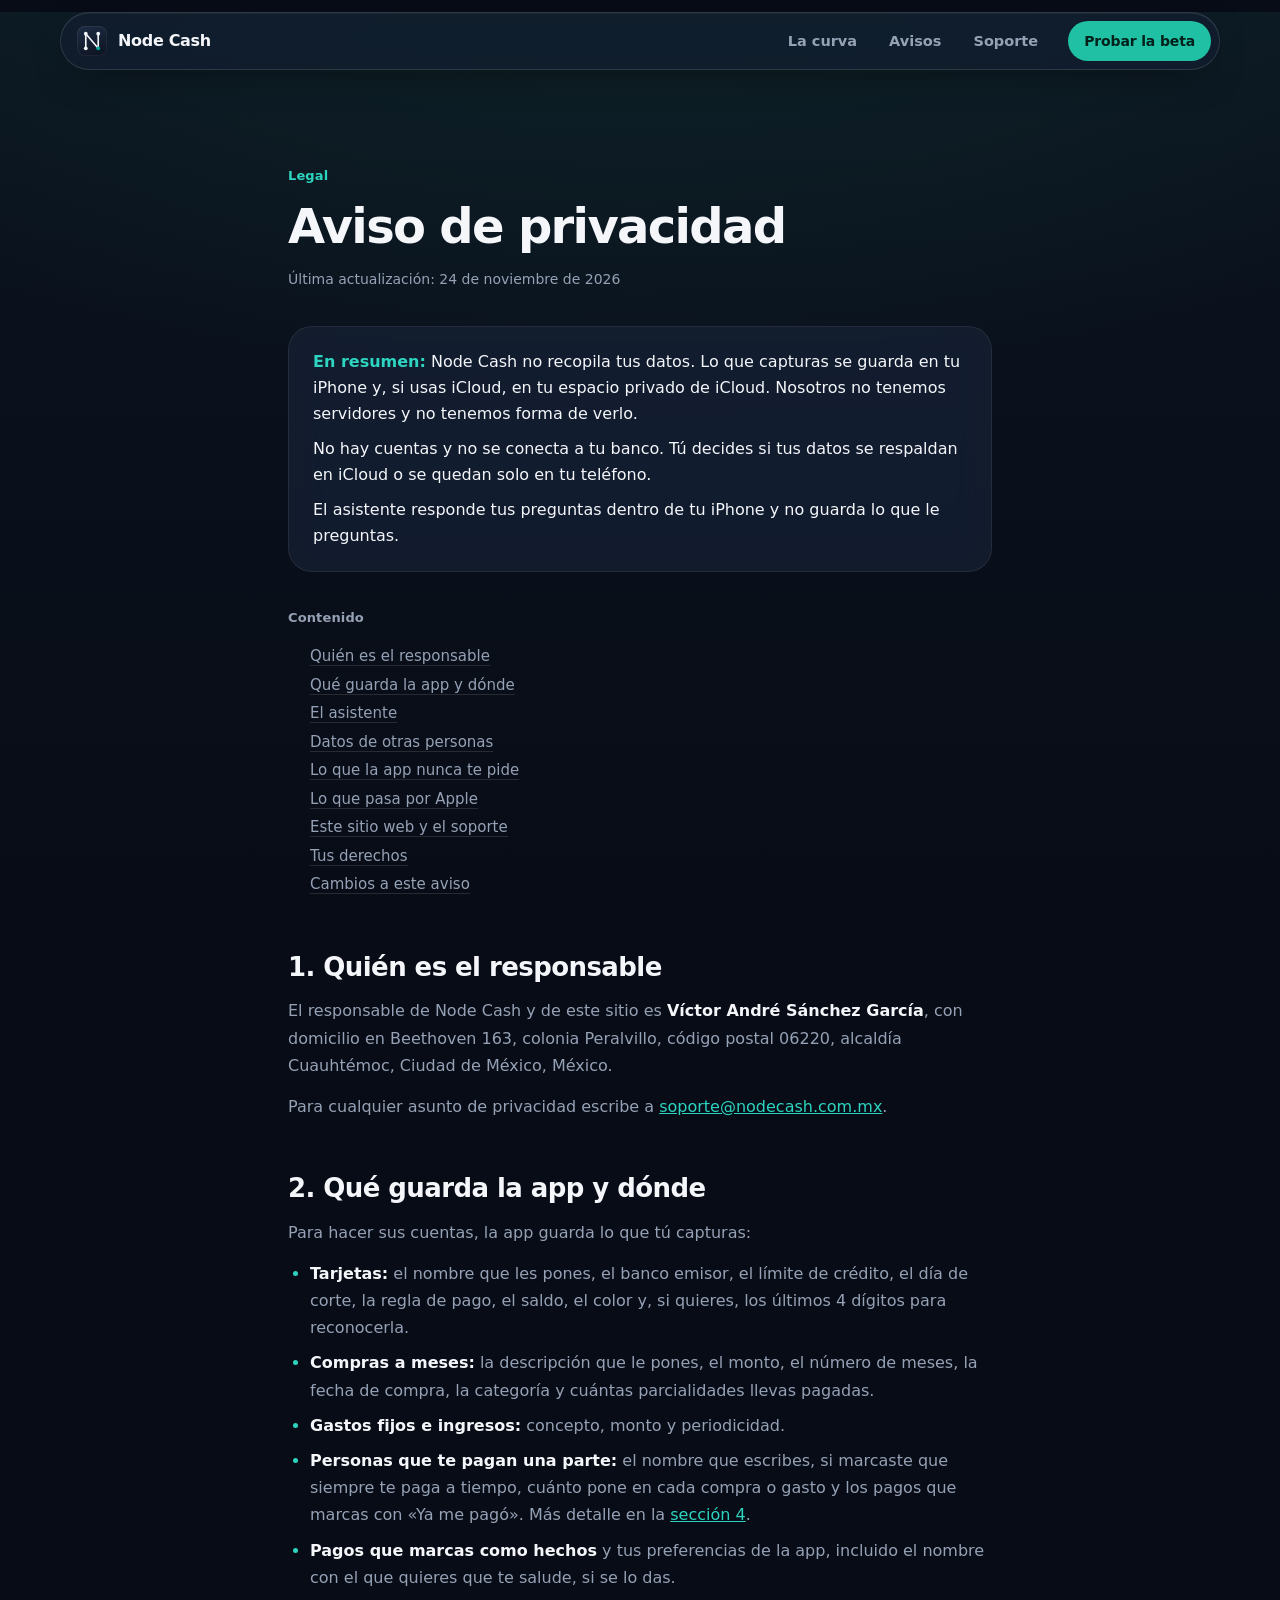
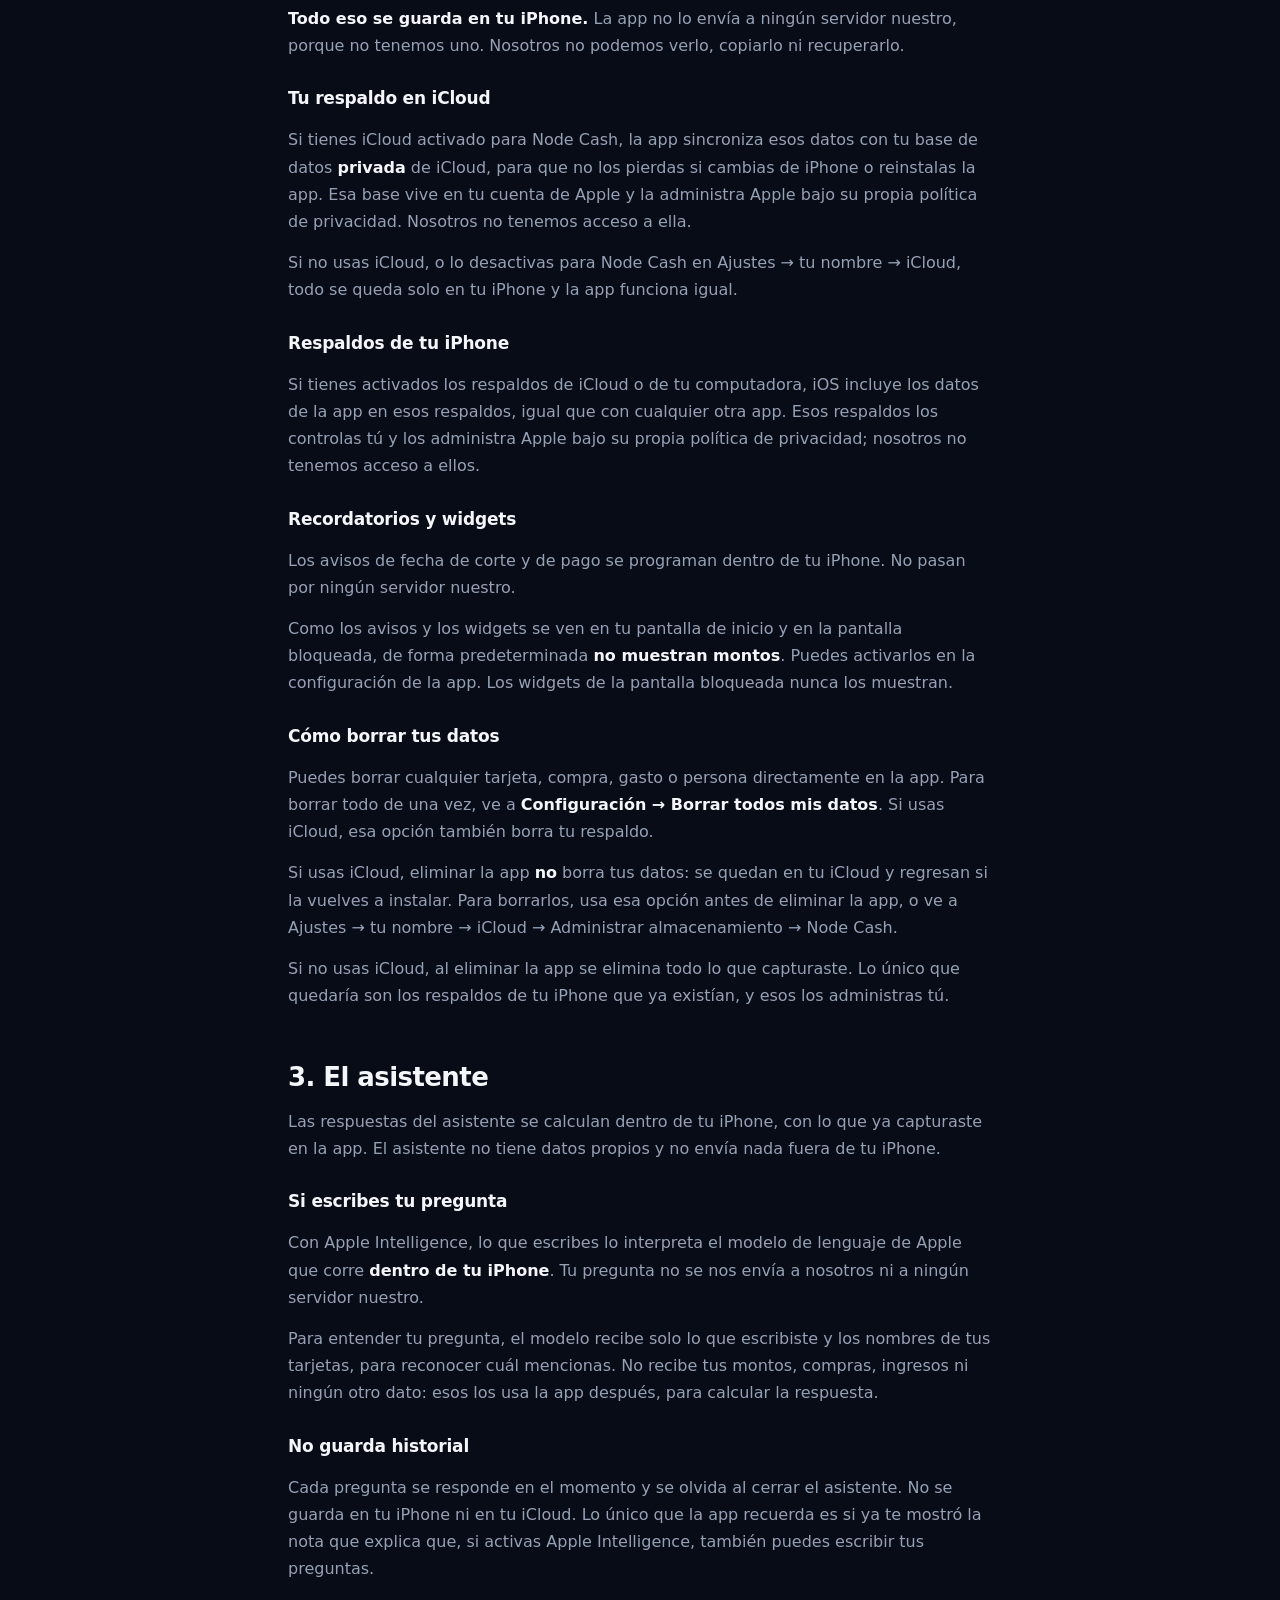
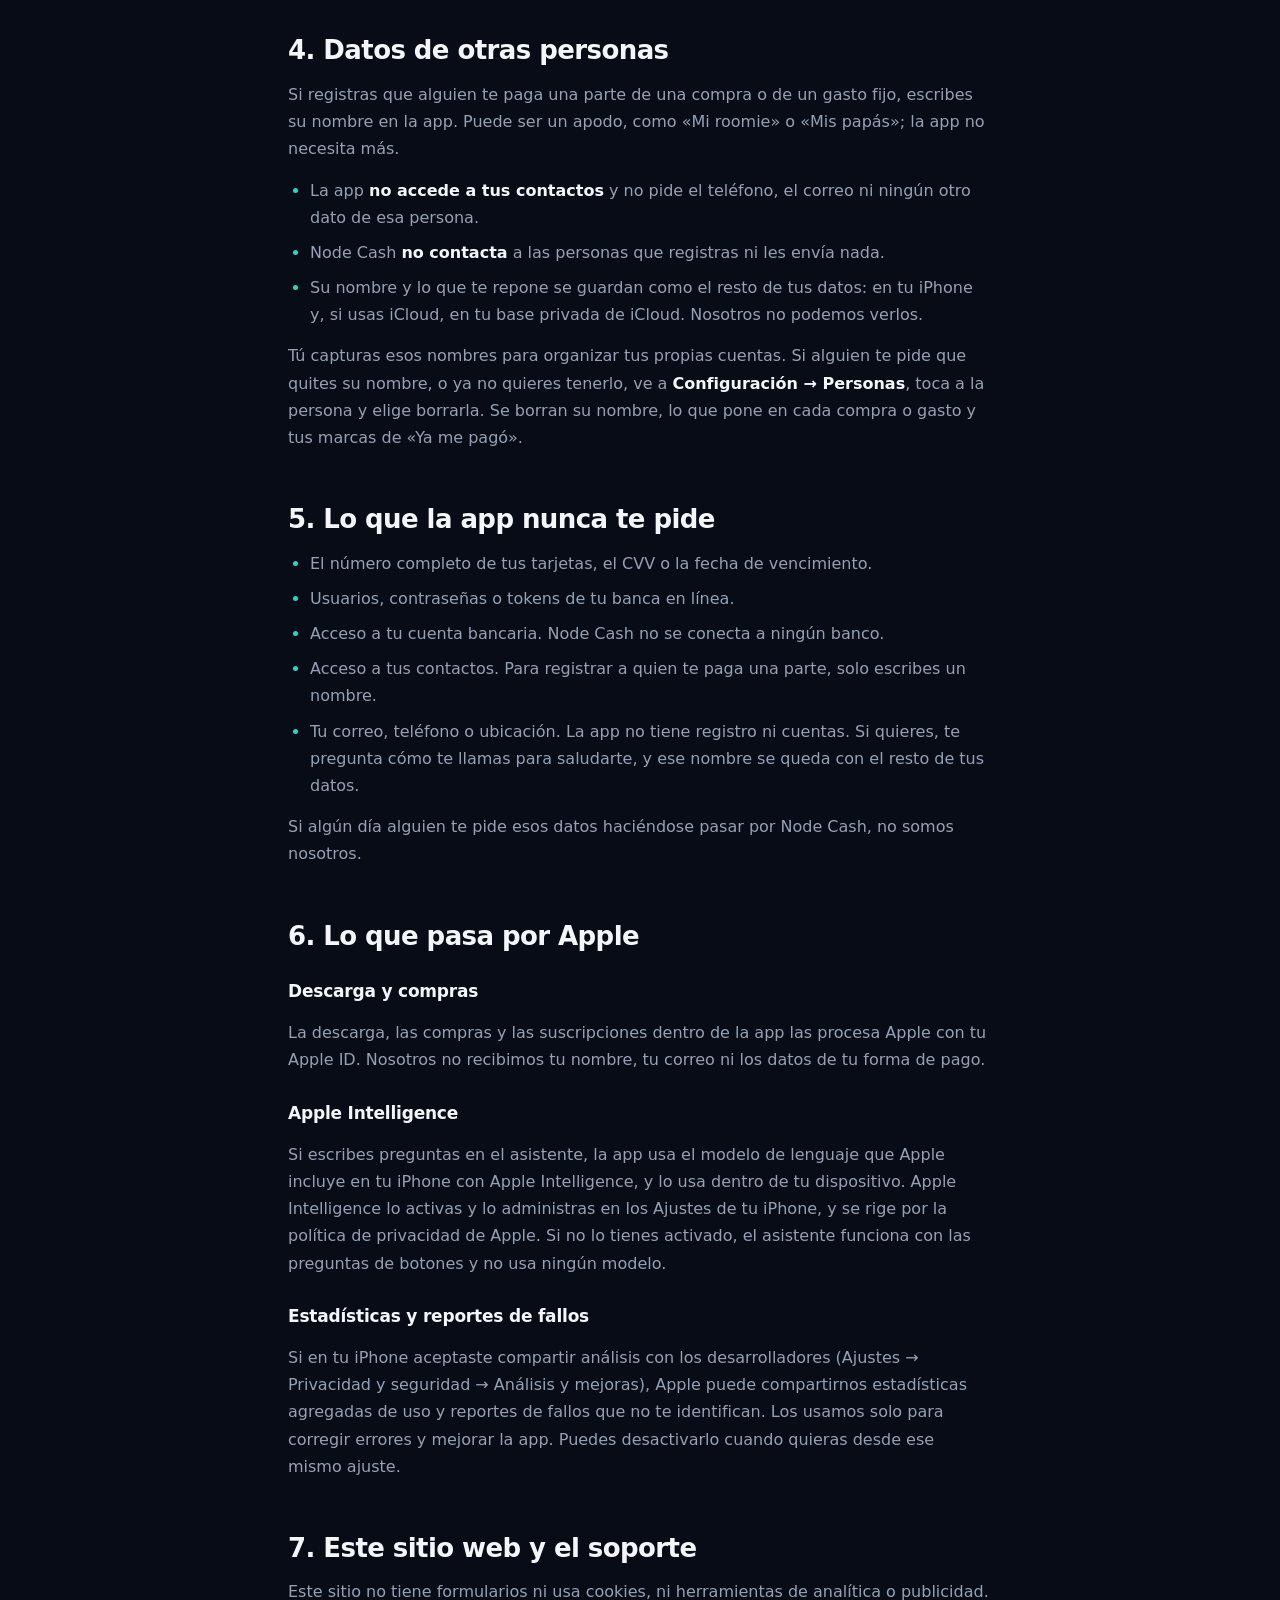
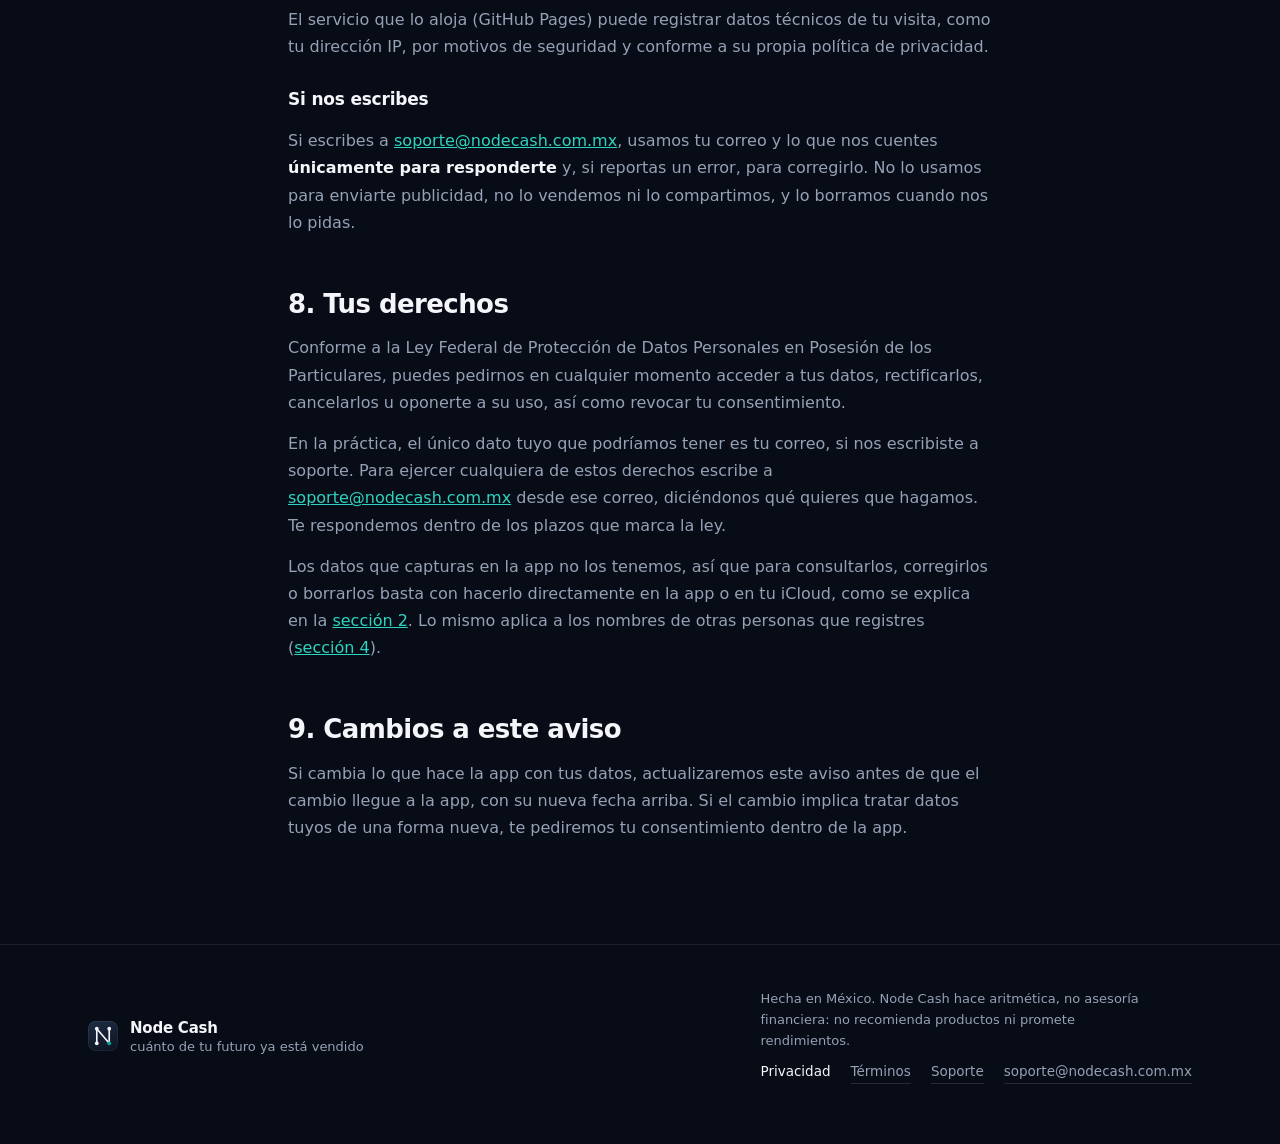
==== commit 1a96c6a1: "Términos, privacidad y soporte: asistente y pagos compartidos - Términos: nuevas secciones del asist" ====
--- a/privacidad.html
+++ b/privacidad.html
@@ -48,11 +48,12 @@
   <div class="contenido">
     <p class="ceja ceja--acento">Legal</p>
     <h1 class="titulo">Aviso de privacidad</h1>
-    <p class="legal-fecha">Última actualización: 10 de octubre de 2026</p>
+    <p class="legal-fecha">Última actualización: 24 de noviembre de 2026</p>
 
     <div class="legal-resumen">
       <p><b>En resumen:</b> Node Cash no recopila tus datos. Lo que capturas se guarda en tu iPhone y, si usas iCloud, en tu espacio privado de iCloud. Nosotros no tenemos servidores y no tenemos forma de verlo.</p>
       <p>No hay cuentas y no se conecta a tu banco. Tú decides si tus datos se respaldan en iCloud o se quedan solo en tu teléfono.</p>
+      <p>El asistente responde tus preguntas dentro de tu iPhone y no guarda lo que le preguntas.</p>
     </div>
 
     <nav class="legal-indice" aria-label="Contenido">
@@ -60,6 +61,8 @@
       <ol>
         <li><a href="#responsable">Quién es el responsable</a></li>
         <li><a href="#app">Qué guarda la app y dónde</a></li>
+        <li><a href="#asistente">El asistente</a></li>
+        <li><a href="#personas">Datos de otras personas</a></li>
         <li><a href="#no-pedimos">Lo que la app nunca te pide</a></li>
         <li><a href="#apple">Lo que pasa por Apple</a></li>
         <li><a href="#sitio">Este sitio web y el soporte</a></li>
@@ -88,6 +91,7 @@
         <li><b>Tarjetas:</b> el nombre que les pones, el banco emisor, el límite de crédito, el día de corte, la regla de pago, el saldo, el color y, si quieres, los últimos 4 dígitos para reconocerla.</li>
         <li><b>Compras a meses:</b> la descripción que le pones, el monto, el número de meses, la fecha de compra, la categoría y cuántas parcialidades llevas pagadas.</li>
         <li><b>Gastos fijos e ingresos:</b> concepto, monto y periodicidad.</li>
+        <li><b>Personas que te pagan una parte:</b> el nombre que escribes, si marcaste que siempre te paga a tiempo, cuánto pone en cada compra o gasto y los pagos que marcas con «Ya me pagó». Más detalle en la <a href="#personas">sección 4</a>.</li>
         <li><b>Pagos que marcas como hechos</b> y tus preferencias de la app, incluido el nombre con el que quieres que te salude, si se lo das.</li>
       </ul>
       <p>
@@ -123,7 +127,7 @@
       </p>
       <h3>Cómo borrar tus datos</h3>
       <p>
-        Puedes borrar cualquier tarjeta, compra o gasto directamente en la app. Para borrar todo de una
+        Puedes borrar cualquier tarjeta, compra, gasto o persona directamente en la app. Para borrar todo de una
         vez, ve a <b>Configuración → Borrar todos mis datos</b>. Si usas iCloud, esa opción también borra tu
         respaldo.
       </p>
@@ -138,12 +142,55 @@
       </p>
     </section>
 
+    <section class="legal-seccion" id="asistente">
+      <h2>3. El asistente</h2>
+      <p>
+        Las respuestas del asistente se calculan dentro de tu iPhone, con lo que ya capturaste en la app.
+        El asistente no tiene datos propios y no envía nada fuera de tu iPhone.
+      </p>
+      <h3>Si escribes tu pregunta</h3>
+      <p>
+        Con Apple Intelligence, lo que escribes lo interpreta el modelo de lenguaje de Apple que corre
+        <b>dentro de tu iPhone</b>. Tu pregunta no se nos envía a nosotros ni a ningún servidor nuestro.
+      </p>
+      <p>
+        Para entender tu pregunta, el modelo recibe solo lo que escribiste y los nombres de tus tarjetas,
+        para reconocer cuál mencionas. No recibe tus montos, compras, ingresos ni ningún otro dato: esos los
+        usa la app después, para calcular la respuesta.
+      </p>
+      <h3>No guarda historial</h3>
+      <p>
+        Cada pregunta se responde en el momento y se olvida al cerrar el asistente. No se guarda en tu iPhone
+        ni en tu iCloud. Lo único que la app recuerda es si ya te mostró la nota que explica que, si activas
+        Apple Intelligence, también puedes escribir tus preguntas.
+      </p>
+    </section>
+
+    <section class="legal-seccion" id="personas">
+      <h2>4. Datos de otras personas</h2>
+      <p>
+        Si registras que alguien te paga una parte de una compra o de un gasto fijo, escribes su nombre en la
+        app. Puede ser un apodo, como «Mi roomie» o «Mis papás»; la app no necesita más.
+      </p>
+      <ul>
+        <li>La app <b>no accede a tus contactos</b> y no pide el teléfono, el correo ni ningún otro dato de esa persona.</li>
+        <li>Node Cash <b>no contacta</b> a las personas que registras ni les envía nada.</li>
+        <li>Su nombre y lo que te repone se guardan como el resto de tus datos: en tu iPhone y, si usas iCloud, en tu base privada de iCloud. Nosotros no podemos verlos.</li>
+      </ul>
+      <p>
+        Tú capturas esos nombres para organizar tus propias cuentas. Si alguien te pide que quites su nombre,
+        o ya no quieres tenerlo, ve a <b>Configuración → Personas</b>, toca a la persona y elige borrarla. Se
+        borran su nombre, lo que pone en cada compra o gasto y tus marcas de «Ya me pagó».
+      </p>
+    </section>
+
     <section class="legal-seccion" id="no-pedimos">
-      <h2>3. Lo que la app nunca te pide</h2>
+      <h2>5. Lo que la app nunca te pide</h2>
       <ul>
         <li>El número completo de tus tarjetas, el CVV o la fecha de vencimiento.</li>
         <li>Usuarios, contraseñas o tokens de tu banca en línea.</li>
         <li>Acceso a tu cuenta bancaria. Node Cash no se conecta a ningún banco.</li>
+        <li>Acceso a tus contactos. Para registrar a quien te paga una parte, solo escribes un nombre.</li>
         <li>Tu correo, teléfono o ubicación. La app no tiene registro ni cuentas. Si quieres, te pregunta cómo te llamas para saludarte, y ese nombre se queda con el resto de tus datos.</li>
       </ul>
       <p>
@@ -152,11 +199,18 @@
     </section>
 
     <section class="legal-seccion" id="apple">
-      <h2>4. Lo que pasa por Apple</h2>
+      <h2>6. Lo que pasa por Apple</h2>
       <h3>Descarga y compras</h3>
       <p>
         La descarga, las compras y las suscripciones dentro de la app las procesa Apple con tu Apple ID.
         Nosotros no recibimos tu nombre, tu correo ni los datos de tu forma de pago.
+      </p>
+      <h3>Apple Intelligence</h3>
+      <p>
+        Si escribes preguntas en el asistente, la app usa el modelo de lenguaje que Apple incluye en tu
+        iPhone con Apple Intelligence, y lo usa dentro de tu dispositivo. Apple Intelligence lo activas y lo
+        administras en los Ajustes de tu iPhone, y se rige por la política de privacidad de Apple. Si no lo
+        tienes activado, el asistente funciona con las preguntas de botones y no usa ningún modelo.
       </p>
       <h3>Estadísticas y reportes de fallos</h3>
       <p>
@@ -168,7 +222,7 @@
     </section>
 
     <section class="legal-seccion" id="sitio">
-      <h2>5. Este sitio web y el soporte</h2>
+      <h2>7. Este sitio web y el soporte</h2>
       <p>
         Este sitio no tiene formularios ni usa cookies, ni herramientas de analítica o publicidad. El
         servicio que lo aloja (GitHub Pages) puede registrar datos técnicos de tu visita, como tu
@@ -184,7 +238,7 @@
     </section>
 
     <section class="legal-seccion" id="derechos">
-      <h2>6. Tus derechos</h2>
+      <h2>8. Tus derechos</h2>
       <p>
         Conforme a la Ley Federal de Protección de Datos Personales en Posesión de los Particulares,
         puedes pedirnos en cualquier momento acceder a tus datos, rectificarlos, cancelarlos u oponerte a
@@ -199,12 +253,13 @@
       <p>
         Los datos que capturas en la app no los tenemos, así que para consultarlos, corregirlos o
         borrarlos basta con hacerlo directamente en la app o en tu iCloud, como se explica en la
-        <a href="#app">sección 2</a>.
+        <a href="#app">sección 2</a>. Lo mismo aplica a los nombres de otras personas que registres
+        (<a href="#personas">sección 4</a>).
       </p>
     </section>
 
     <section class="legal-seccion" id="cambios">
-      <h2>7. Cambios a este aviso</h2>
+      <h2>9. Cambios a este aviso</h2>
       <p>
         Si cambia lo que hace la app con tus datos, actualizaremos este aviso antes de que el cambio llegue
         a la app, con su nueva fecha arriba. Si el cambio implica tratar datos tuyos de una forma nueva, te
--- a/assets/css/legal.css
+++ b/assets/css/legal.css
@@ -22,6 +22,11 @@
 .legal-indice ol{margin:12px 0 0; padding-left:22px; color:var(--tinta-2); font-size:15px; line-height:1.9}
 .legal-indice a{color:var(--tinta-2); text-decoration:none; border-bottom:1px solid var(--linea-tenue)}
 .legal-indice a:hover{color:var(--tinta)}
+.legal-indice ol + .ceja{margin-top:26px}
+
+/* Separador de temas en la página de soporte. */
+.legal-grupo{margin:84px 0 0; padding-top:22px; border-top:1px solid var(--borde)}
+.legal-grupo + .legal-seccion{margin-top:4px}
 
 .legal-seccion{margin-top:52px; scroll-margin-top:96px}
 .legal-seccion h2{font-size:clamp(21px,2.4vw,26px); letter-spacing:-.022em; line-height:1.25}
@@ -33,5 +38,6 @@
 .legal-seccion ul,
 .legal-seccion ol{margin-top:14px; padding-left:22px}
 .legal-seccion ul{list-style:disc}
+.legal-seccion ol{list-style:decimal}
 .legal-seccion li + li{margin-top:8px}
 .legal-seccion li::marker{color:var(--teal-vivo)}
